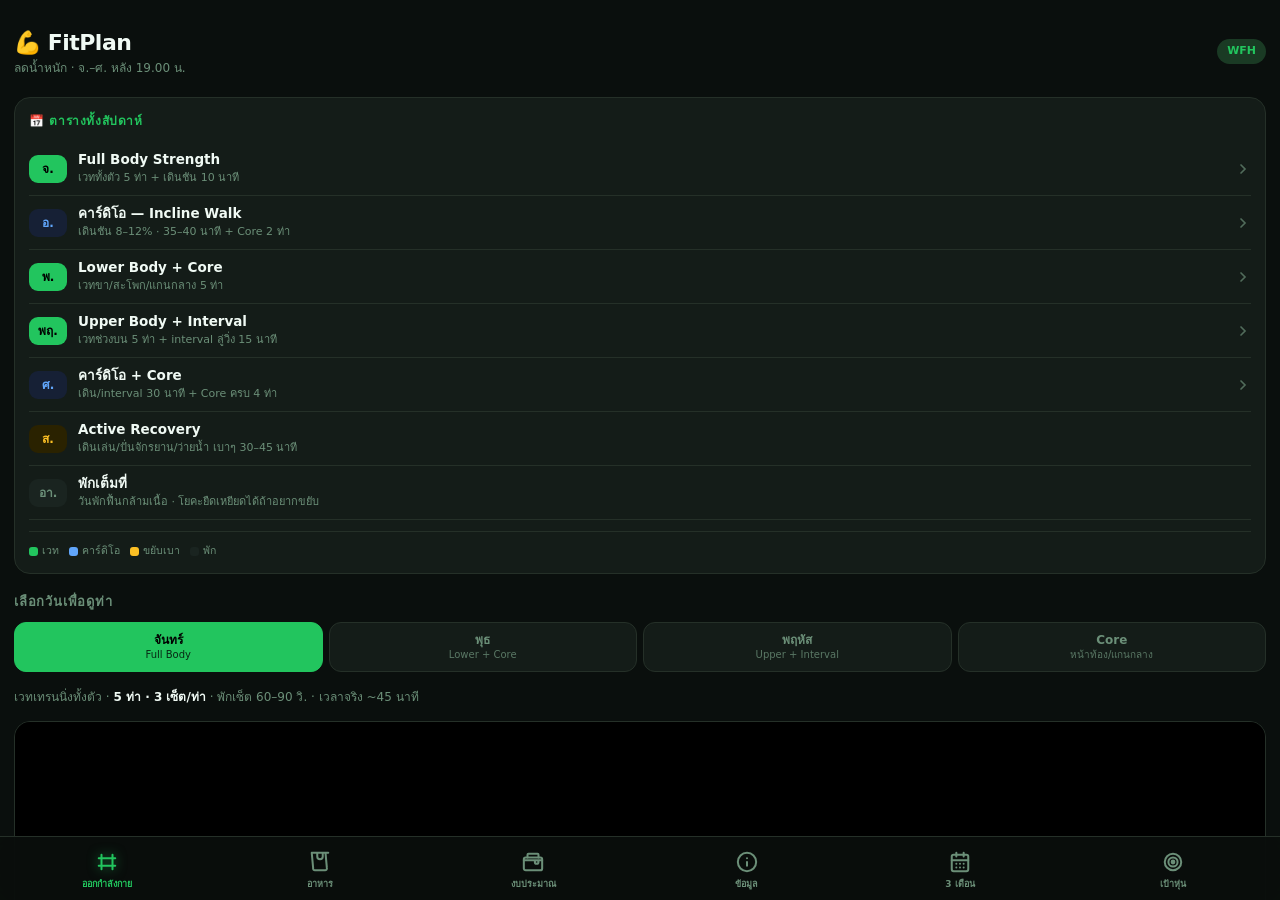
==== FitPlan-webapp.html @ 97953490 "Add files via upload" ====
<!DOCTYPE html>
<html lang="th">
<head>
<meta charset="UTF-8">
<meta name="viewport" content="width=device-width, initial-scale=1.0, viewport-fit=cover">
<meta name="apple-mobile-web-app-capable" content="yes">
<meta name="apple-mobile-web-app-status-bar-style" content="black-translucent">
<title>FitPlan — แผนออกกำลังกาย</title>
<style>
:root{
  --bg:#0a0f0d; --card:#141c18; --card2:#1a2420; --border:#253028;
  --green:#22c55e; --green-d:#16a34a; --green-dim:#1a3a24;
  --text:#f0faf4; --muted:#6b8f78; --amber:#fbbf24; --red:#ef4444; --blue:#60a5fa;
  --nav-h:64px; --safe-b:env(safe-area-inset-bottom,0px);
}
*{box-sizing:border-box;-webkit-tap-highlight-color:transparent;margin:0;padding:0;}
html,body{height:100%;background:var(--bg);color:var(--text);
  font-family:-apple-system,BlinkMacSystemFont,'Segoe UI',system-ui,sans-serif;
  font-size:15px;line-height:1.5;overscroll-behavior:none;}
body{display:flex;flex-direction:column;}

/* ── Scroll area ── */
#app{flex:1;overflow-y:auto;padding-bottom:calc(var(--nav-h) + var(--safe-b) + 12px);
  scroll-behavior:smooth;}
.page{display:none;padding:16px 14px 0;}
.page.active{display:block;}

/* ── Bottom nav ── */
nav{position:fixed;bottom:0;left:0;right:0;height:calc(var(--nav-h) + var(--safe-b));
  padding-bottom:var(--safe-b);background:rgba(10,15,13,.92);
  backdrop-filter:blur(18px);-webkit-backdrop-filter:blur(18px);
  border-top:1px solid var(--border);display:flex;z-index:50;}
.nav-btn{flex:1;border:none;background:none;color:var(--muted);
  font-family:inherit;font-size:9px;font-weight:600;
  display:flex;flex-direction:column;align-items:center;justify-content:center;
  gap:4px;cursor:pointer;transition:.15s;padding-top:4px;}
.nav-btn svg{transition:.15s;}
.nav-btn.active{color:var(--green);}
.nav-btn.active svg{filter:drop-shadow(0 0 6px #22c55e88);}

/* ── Header ── */
.hdr{display:flex;align-items:center;justify-content:space-between;margin-bottom:20px;padding-top:10px;}
.hdr h1{font-size:22px;font-weight:800;letter-spacing:-.5px;}
.hdr .sub{font-size:12px;color:var(--muted);}
.pill-green{background:var(--green-dim);color:var(--green);
  font-size:11px;font-weight:700;padding:4px 10px;border-radius:20px;}

/* ── Day tabs ── */
.daytabs{display:flex;gap:6px;margin-bottom:16px;}
.dtab{flex:1;border:1px solid var(--border);background:var(--card);
  color:var(--muted);font-family:inherit;font-size:12px;font-weight:700;
  padding:10px 4px;border-radius:12px;cursor:pointer;transition:.15s;line-height:1.2;}
.dtab small{display:block;font-weight:400;font-size:10px;margin-top:2px;opacity:.8;}
.dtab.active{background:var(--green);color:#000;border-color:var(--green);}

/* ── Exercise cards ── */
.excard{background:var(--card);border:1px solid var(--border);border-radius:16px;
  margin-bottom:12px;overflow:hidden;}
.excard-thumb{position:relative;height:0;padding-bottom:52%;background:#000;cursor:pointer;}
.excard-thumb img{position:absolute;inset:0;width:100%;height:100%;object-fit:cover;}
.play-over{position:absolute;inset:0;display:flex;align-items:center;justify-content:center;
  background:rgba(0,0,0,.25);}
.play-btn2{width:52px;height:52px;background:rgba(220,0,0,.9);border-radius:50%;
  display:flex;align-items:center;justify-content:center;
  box-shadow:0 4px 20px rgba(0,0,0,.5);transition:.15s;}
.excard-thumb:hover .play-btn2{transform:scale(1.08);}
.yt-fallback{position:absolute;bottom:8px;right:8px;z-index:5;
  background:rgba(0,0,0,.72);color:#fff;border:1px solid rgba(255,255,255,.25);
  font-family:inherit;font-size:10.5px;font-weight:600;padding:5px 9px;
  border-radius:8px;cursor:pointer;backdrop-filter:blur(4px);}
.yt-fallback:hover{background:rgba(220,0,0,.85);}
.yt-lbl{position:absolute;bottom:0;left:0;right:0;
  background:linear-gradient(transparent,rgba(0,0,0,.7));
  font-size:10.5px;color:#fff;font-weight:600;padding:18px 10px 7px;text-align:right;}
.excard-body{padding:13px 14px 14px;}
.excard-body .exnum{font-size:11px;color:var(--muted);font-weight:700;letter-spacing:.5px;margin-bottom:2px;}
.excard-body .exname{font-size:17px;font-weight:800;margin-bottom:3px;}
.excard-body .exsub{font-size:12px;color:var(--muted);margin-bottom:10px;}
.tags{display:flex;flex-wrap:wrap;gap:6px;margin-bottom:10px;}
.tag{font-size:11px;font-weight:700;padding:3px 9px;border-radius:20px;}
.tag-g{background:var(--green-dim);color:var(--green);}
.tag-a{background:#2a2200;color:var(--amber);}
.tag-b{background:#162035;color:var(--blue);}
.cue{font-size:12.5px;color:var(--muted);line-height:1.5;margin-bottom:12px;}
.timer-btn{width:100%;border:none;background:var(--green);color:#000;
  font-family:inherit;font-size:14px;font-weight:800;padding:12px;border-radius:11px;
  cursor:pointer;transition:.15s;letter-spacing:.2px;}
.timer-btn:hover{background:var(--green-d);}

/* ── Timer overlay ── */
#toverlay{position:fixed;inset:0;background:var(--bg);z-index:100;
  display:none;flex-direction:column;align-items:center;justify-content:center;
  padding:24px 20px calc(24px + var(--safe-b));}
#toverlay.show{display:flex;}
.t-exname{font-size:15px;font-weight:700;color:var(--muted);margin-bottom:4px;text-align:center;}
.t-phase{font-size:14px;font-weight:800;letter-spacing:.8px;text-transform:uppercase;
  margin-bottom:20px;text-align:center;}
.t-work{color:var(--green);}
.t-rest{color:var(--amber);}
.t-done{color:var(--blue);}
.ring-wrap{position:relative;width:220px;height:220px;margin-bottom:16px;}
.ring-wrap svg{transform:rotate(-90deg);}
.rbg{fill:none;stroke:var(--card2);stroke-width:16;}
.rfg{fill:none;stroke:var(--green);stroke-width:16;stroke-linecap:round;
  transition:stroke-dashoffset .25s linear,stroke .3s;}
.rfg.rest-clr{stroke:var(--amber);}
.ring-center{position:absolute;inset:0;display:flex;flex-direction:column;
  align-items:center;justify-content:center;}
.ring-num{font-size:62px;font-weight:900;line-height:1;font-variant-numeric:tabular-nums;}
.ring-lbl{font-size:13px;color:var(--muted);margin-top:4px;}
.setdots{display:flex;gap:10px;justify-content:center;margin-bottom:24px;}
.sdot{width:14px;height:14px;border-radius:50%;background:var(--card2);transition:.2s;}
.sdot.done{background:var(--green-d);}
.sdot.cur{background:var(--green);box-shadow:0 0 0 4px #22c55e33;}
.t-btns{display:flex;gap:10px;width:100%;max-width:360px;}
.t-btns button{flex:1;border:none;font-family:inherit;font-size:14px;font-weight:700;
  padding:14px;border-radius:13px;cursor:pointer;transition:.15s;}
.tb-main{background:var(--green);color:#000;}
.tb-ghost{background:var(--card2);color:var(--text);}
.t-close{margin-top:14px;background:none;border:none;color:var(--muted);
  font-family:inherit;font-size:13px;cursor:pointer;text-decoration:underline;
  text-underline-offset:3px;}

/* ── Section title ── */
.sec-title{font-size:13px;font-weight:800;letter-spacing:.8px;text-transform:uppercase;
  color:var(--muted);margin:20px 0 10px;}

/* ── Nutrition cards ── */
.meal-card{background:var(--card);border:1px solid var(--border);border-radius:14px;
  padding:14px;margin-bottom:10px;}
.meal-head{display:flex;justify-content:space-between;align-items:baseline;margin-bottom:8px;}
.meal-time{font-size:12px;font-weight:700;color:var(--green);}
.meal-kcal{font-size:11px;color:var(--muted);}
.meal-name{font-size:15px;font-weight:700;margin-bottom:4px;}
.meal-alt{font-size:11.5px;color:var(--muted);}
.macro-row{display:flex;gap:10px;margin-top:8px;}
.macro{flex:1;background:var(--card2);border-radius:8px;padding:7px 8px;text-align:center;}
.macro .mv{font-size:16px;font-weight:800;color:var(--text);}
.macro .ml{font-size:9.5px;color:var(--muted);margin-top:1px;}

/* ── Snack table ── */
.snack-grid{display:grid;grid-template-columns:1fr 1fr;gap:8px;margin-bottom:16px;}
.snack-card{border-radius:12px;padding:11px 12px;font-size:12.5px;font-weight:600;}
.snack-ok{background:var(--green-dim);color:#a7f3c0;}
.snack-no{background:#2a0f0f;color:#fca5a5;}
.snack-card .sh{font-size:10px;font-weight:800;letter-spacing:.5px;text-transform:uppercase;
  margin-bottom:6px;opacity:.7;}

/* ── Budget ── */
.budget-card{background:var(--card);border:1px solid var(--border);border-radius:14px;
  padding:14px;margin-bottom:10px;}
.budget-card h3{font-size:13px;font-weight:800;color:var(--green);margin-bottom:10px;}
.brow{display:flex;justify-content:space-between;align-items:center;
  padding:7px 0;border-bottom:1px solid var(--border);font-size:13px;}
.brow:last-child{border-bottom:none;}
.brow .bitem{color:var(--muted);}
.brow .bval{font-weight:700;}
.brow.btotal{margin-top:4px;}
.brow.btotal .bitem{color:var(--text);font-weight:800;}
.brow.btotal .bval{color:var(--green);font-size:16px;font-weight:900;}
.shop-badge{display:inline-block;font-size:9.5px;font-weight:700;padding:2px 7px;
  border-radius:10px;margin-left:6px;background:var(--card2);color:var(--muted);}

/* ── Info page ── */
.stat-grid{display:grid;grid-template-columns:repeat(3,1fr);gap:8px;margin-bottom:16px;}
.stat-box{background:var(--card);border:1px solid var(--border);border-radius:12px;
  padding:12px 10px;text-align:center;}
.stat-box .sv{font-size:20px;font-weight:900;color:var(--green);}
.stat-box .sl{font-size:10px;color:var(--muted);margin-top:2px;}
.info-card{background:var(--card);border:1px solid var(--border);border-radius:14px;
  padding:14px;margin-bottom:10px;}
.info-card h3{font-size:13px;font-weight:800;color:var(--green);margin-bottom:10px;
  letter-spacing:.4px;text-transform:uppercase;}
.info-row{display:flex;justify-content:space-between;padding:7px 0;
  border-bottom:1px solid var(--border);font-size:13px;}
.info-row:last-child{border-bottom:none;}
.info-row .ik{color:var(--muted);}
.info-row .iv{font-weight:700;text-align:right;}
.iv.green{color:var(--green);}
.iv.amber{color:var(--amber);}

/* ── Tip boxes ── */
.tip-box{border-radius:12px;padding:12px 14px;margin-bottom:10px;font-size:13px;line-height:1.5;}
.tip-green{background:var(--green-dim);border-left:4px solid var(--green);color:#a7f3c0;}
.tip-amber{background:#2a2200;border-left:4px solid var(--amber);color:#fde68a;}
.tip-box b{font-weight:800;}

/* ── Misc ── */
.note-bar{background:var(--card2);border-radius:10px;padding:10px 12px;
  font-size:12px;color:var(--muted);margin-bottom:14px;line-height:1.5;}
.day-sum{font-size:12px;color:var(--muted);margin-bottom:14px;line-height:1.6;}
.day-sum b{color:var(--text);}
footer.pgfoot{font-size:10.5px;color:var(--muted);text-align:center;
  padding:14px 0 6px;line-height:1.6;}

@media(prefers-reduced-motion:reduce){
  *{transition:none!important;animation:none!important;}
}

  /* ── 3-Month Plan ── */
  .month-tabs{display:flex;gap:6px;margin-bottom:16px;}
  .mtab{flex:1;border:1px solid var(--border);background:var(--card);
    color:var(--muted);font-family:inherit;font-size:13px;font-weight:800;
    padding:11px 4px;border-radius:12px;cursor:pointer;transition:.15s;line-height:1.2;}
  .mtab small{display:block;font-weight:400;font-size:10px;margin-top:2px;opacity:.8;}
  .mtab.active{background:var(--green);color:#000;border-color:var(--green);}

  .timeline{position:relative;padding-left:26px;margin-bottom:16px;}
  .timeline::before{content:'';position:absolute;left:9px;top:6px;bottom:6px;
    width:2px;background:var(--border);}
  .tl-item{position:relative;margin-bottom:18px;}
  .tl-dot{position:absolute;left:-21px;top:3px;width:13px;height:13px;
    border-radius:50%;background:var(--card2);border:2px solid var(--border);transition:.3s;}
  .tl-dot.done{background:var(--green-d);border-color:var(--green);}
  .tl-dot.cur{background:var(--green);border-color:var(--green);
    box-shadow:0 0 0 4px #22c55e22;}
  .tl-label{font-size:11px;font-weight:700;color:var(--muted);letter-spacing:.4px;margin-bottom:2px;}
  .tl-title{font-size:15px;font-weight:800;margin-bottom:3px;}
  .tl-desc{font-size:12.5px;color:var(--muted);line-height:1.5;}

  .prog-card{background:var(--card);border:1px solid var(--border);border-radius:14px;
    padding:14px;margin-bottom:10px;}
  .prog-card h3{font-size:12px;font-weight:800;color:var(--green);letter-spacing:.6px;
    text-transform:uppercase;margin-bottom:12px;}
  .prog-row{display:flex;justify-content:space-between;align-items:flex-start;
    padding:8px 0;border-bottom:1px solid var(--border);font-size:13px;gap:8px;}
  .prog-row:last-child{border-bottom:none;}
  .prog-row .pk{color:var(--muted);flex:1;}
  .prog-row .pv{font-weight:700;text-align:right;flex:1;word-break:keep-all;}
  .pv.up{color:var(--green);}
  .pv.same{color:var(--muted);}

  .weight-track{background:var(--card);border:1px solid var(--border);border-radius:14px;
    padding:14px;margin-bottom:10px;}
  .weight-track h3{font-size:12px;font-weight:800;color:var(--green);letter-spacing:.6px;
    text-transform:uppercase;margin-bottom:12px;}
  .wk-row{display:flex;align-items:center;gap:10px;padding:8px 0;
    border-bottom:1px solid var(--border);}
  .wk-row:last-child{border-bottom:none;}
  .wk-num{font-size:11px;font-weight:700;color:var(--muted);width:52px;flex:0 0 52px;}
  .wk-input{flex:1;background:var(--card2);border:1px solid var(--border);
    color:var(--text);font-family:inherit;font-size:15px;font-weight:700;
    padding:7px 10px;border-radius:8px;text-align:center;width:80px;}
  .wk-input:focus{outline:none;border-color:var(--green);}
  .wk-diff{font-size:12px;font-weight:700;width:56px;text-align:right;}
  .wk-diff.neg{color:var(--green);}
  .wk-diff.pos{color:var(--red);}
  .wk-diff.neu{color:var(--muted);}
  .wk-date{font-size:11px;color:var(--muted);flex:1;}

  .save-btn{width:100%;border:none;background:var(--green-dim);color:var(--green);
    font-family:inherit;font-size:13px;font-weight:800;padding:11px;border-radius:11px;
    cursor:pointer;transition:.15s;margin-top:4px;border:1px solid #22c55e44;}
  .save-btn:hover{background:var(--green);color:#000;}

  .progress-bar-wrap{background:var(--card2);border-radius:20px;height:8px;
    margin:8px 0 4px;overflow:hidden;}
  .progress-bar{height:100%;border-radius:20px;background:var(--green);
    transition:width .5s ease;}

  .month-badge{display:inline-block;font-size:11px;font-weight:800;padding:3px 10px;
    border-radius:20px;margin-bottom:10px;}
  .mb1{background:#1a2e1a;color:#86efac;}
  .mb2{background:#1e2a10;color:#bef264;}
  .mb3{background:#2a1f05;color:var(--amber);}

  .goal-row{display:flex;align-items:center;gap:10px;padding:9px 0;
    border-bottom:1px solid var(--border);}
  .goal-row:last-child{border-bottom:none;}
  .goal-check{width:20px;height:20px;border-radius:6px;border:2px solid var(--border);
    background:var(--card2);cursor:pointer;display:flex;align-items:center;justify-content:center;
    flex:0 0 20px;transition:.15s;}
  .goal-check.checked{background:var(--green);border-color:var(--green);}
  .goal-check.checked::after{content:'✓';font-size:11px;color:#000;font-weight:900;}
  .goal-text{font-size:13px;flex:1;line-height:1.4;}
  .goal-text.done-text{color:var(--muted);text-decoration:line-through;}

  /* ── Physique Roadmap ── */
  .physique-hero{background:linear-gradient(135deg,var(--green-dim),var(--card));
    border:1px solid var(--border);border-radius:16px;padding:18px;margin-bottom:14px;text-align:center;}
  .physique-hero .ph-label{font-size:11px;font-weight:700;color:var(--green);
    letter-spacing:1px;text-transform:uppercase;margin-bottom:6px;}
  .physique-hero .ph-title{font-size:20px;font-weight:900;margin-bottom:6px;}
  .physique-hero .ph-desc{font-size:12.5px;color:var(--muted);line-height:1.5;}
  .bf-scale{display:flex;align-items:flex-end;gap:4px;margin:14px 0 6px;height:60px;}
  .bf-bar{flex:1;border-radius:6px 6px 0 0;display:flex;align-items:flex-end;
    justify-content:center;font-size:9px;font-weight:700;color:#000;padding-bottom:3px;position:relative;}
  .bf-bar.cur{outline:2px solid var(--text);outline-offset:1px;}
  .bf-bar .bf-tag{position:absolute;top:-16px;font-size:8px;color:var(--muted);white-space:nowrap;}
  .roadmap-card{background:var(--card);border:1px solid var(--border);border-radius:14px;
    padding:15px;margin-bottom:11px;position:relative;overflow:hidden;}
  .roadmap-card .rc-month{font-size:11px;font-weight:800;letter-spacing:.5px;
    text-transform:uppercase;margin-bottom:8px;display:inline-block;padding:3px 10px;border-radius:20px;}
  .roadmap-card .rc-bf{font-size:26px;font-weight:900;color:var(--green);margin-bottom:2px;}
  .roadmap-card .rc-bf small{font-size:13px;color:var(--muted);font-weight:600;}
  .roadmap-card .rc-look{font-size:14px;font-weight:700;margin:8px 0 4px;}
  .roadmap-card .rc-detail{font-size:12.5px;color:var(--muted);line-height:1.5;}
  .rc-milestone{display:flex;gap:8px;align-items:flex-start;margin-top:8px;
    font-size:12px;color:var(--text);}
  .rc-milestone::before{content:'→';color:var(--green);font-weight:900;flex:0 0 auto;}

  /* ── Weekly Overview ── */
  .week-card{background:var(--card);border:1px solid var(--border);border-radius:16px;
    padding:14px;margin-bottom:18px;}
  .week-card h3{font-size:12px;font-weight:800;color:var(--green);letter-spacing:.6px;
    text-transform:uppercase;margin-bottom:12px;display:flex;align-items:center;gap:6px;}
  .wk-day{display:flex;align-items:center;gap:11px;padding:9px 0;
    border-bottom:1px solid var(--border);}
  .wk-day:last-child{border-bottom:none;}
  .wk-daytag{flex:0 0 38px;font-size:12px;font-weight:800;text-align:center;
    padding:5px 0;border-radius:9px;}
  .wd-train{background:var(--green);color:#000;}
  .wd-cardio{background:#162035;color:var(--blue);}
  .wd-active{background:#2a2200;color:var(--amber);}
  .wd-rest{background:var(--card2);color:var(--muted);}
  .wk-info{flex:1;min-width:0;}
  .wk-info .wd-title{font-size:13.5px;font-weight:700;line-height:1.3;}
  .wk-info .wd-sub{font-size:11px;color:var(--muted);margin-top:1px;}
  .wk-icon{flex:0 0 auto;opacity:.7;}
  .wk-legend{display:flex;flex-wrap:wrap;gap:10px;margin-top:11px;padding-top:11px;
    border-top:1px solid var(--border);font-size:10.5px;color:var(--muted);}
  .wk-legend span{display:flex;align-items:center;gap:4px;}
  .wk-dot{width:9px;height:9px;border-radius:3px;display:inline-block;}
</style>
</head>
<body>

<div id="app">

<!-- ═══════════════ PAGE 1: WORKOUT ═══════════════ -->
<div class="page active" id="pg-workout">
  <div class="hdr">
    <div><h1>💪 FitPlan</h1><div class="sub">ลดน้ำหนัก · จ.–ศ. หลัง 19.00 น.</div></div>
    <span class="pill-green">WFH</span>
  </div>
  <div class="week-card" id="week-card"></div>
  <div class="sec-title" style="margin-top:0;">เลือกวันเพื่อดูท่า</div>
  <div class="daytabs" id="daytabs"></div>
  <div class="day-sum" id="daysum"></div>
  <div id="exlist"></div>
  <footer class="pgfoot">อุปกรณ์: ลู่วิ่งปรับความชัน · ดัมเบลหลายน้ำหนัก · แผ่นโยคะ</footer>
</div>

<!-- ═══════════════ PAGE 2: NUTRITION ═══════════════ -->
<div class="page" id="pg-food">
  <div class="hdr"><div><h1>🥗 โภชนาการ</h1><div class="sub">~1,850 kcal · โปรตีน 150–170 ก./วัน</div></div></div>

  <div class="stat-grid">
    <div class="stat-box"><div class="sv">1,850</div><div class="sl">kcal/วัน</div></div>
    <div class="stat-box"><div class="sv">160 ก.</div><div class="sl">โปรตีน</div></div>
    <div class="stat-box"><div class="sv">−500</div><div class="sl">ขาดดุล</div></div>
  </div>

  <div class="sec-title">แผนอาหารตัวอย่าง 1 วัน</div>
  <div id="meal-list"></div>

  <div class="sec-title">ของว่าง</div>
  <div class="snack-grid">
    <div class="snack-card snack-ok"><div class="sh">✓ กินได้</div>ไข่ต้ม · กรีกโยเกิร์ต · เวย์โปรตีน · อัลมอนด์ (คุมปริมาณ) · ฝรั่ง/แอปเปิล/เบอร์รี · เอดามาเมะ</div>
    <div class="snack-card snack-no"><div class="sh">✗ หลีกเลี่ยง</div>ชานม · ขนมกรุบกรอบ · เบเกอรี/เค้ก · ทุเรียน/ลำไย · เครื่องดื่มแอลกอฮอล์</div>
  </div>

  <div class="tip-box tip-amber"><b>เคล็ดลับ:</b> ดื่มน้ำ 2.5–3 ลิตร/วัน · นอน 7–8 ชม. · ชั่งน้ำหนักสัปดาห์ละครั้งตอนเช้า · โปรตีนทุกมื้อช่วยอิ่มนานและรักษากล้ามเนื้อ</div>
  <footer class="pgfoot">ข้อมูลโภชนาการเป็นค่าประมาณ ปรึกษาแพทย์/นักโภชนาการหากมีโรคประจำตัว</footer>
</div>

<!-- ═══════════════ PAGE 3: BUDGET ═══════════════ -->
<div class="page" id="pg-budget">
  <div class="hdr"><div><h1>💰 งบประมาณ</h1><div class="sub">Big C · Makro · ตลาดฐานเพชร · Shopee</div></div></div>

  <div class="stat-grid">
    <div class="stat-box"><div class="sv">7,800</div><div class="sl">บาท/เดือน</div></div>
    <div class="stat-box"><div class="sv">1,480</div><div class="sl">บาท/สัปดาห์</div></div>
    <div class="stat-box"><div class="sv">260</div><div class="sl">บาท/วัน</div></div>
  </div>

  <div class="budget-card">
    <h3>🛒 ของสดรายสัปดาห์</h3>
    <div class="brow"><span class="bitem">อกไก่ ~3.5 กก.<span class="shop-badge">ตลาด/Makro</span></span><span class="bval">~300 ฿</span></div>
    <div class="brow"><span class="bitem">ปลา ~1 กก.<span class="shop-badge">ตลาดฐานเพชร</span></span><span class="bval">~150 ฿</span></div>
    <div class="brow"><span class="bitem">ไข่ไก่ 2 แผง (60 ฟอง)<span class="shop-badge">ตลาด/Big C</span></span><span class="bval">~200 ฿</span></div>
    <div class="brow"><span class="bitem">เต้าหู้/หมูไม่ติดมัน<span class="shop-badge">ตลาดฐานเพชร</span></span><span class="bval">~120 ฿</span></div>
    <div class="brow"><span class="bitem">ผักสด<span class="shop-badge">ตลาดฐานเพชร</span></span><span class="bval">~200 ฿</span></div>
    <div class="brow"><span class="bitem">ผลไม้<span class="shop-badge">ตลาด/Big C</span></span><span class="bval">~180 ฿</span></div>
    <div class="brow"><span class="bitem">ข้าวกล้อง/ข้าวโอ๊ต<span class="shop-badge">Makro</span></span><span class="bval">~80 ฿</span></div>
    <div class="brow"><span class="bitem">กรีกโยเกิร์ต/นมจืด<span class="shop-badge">Big C/Makro</span></span><span class="bval">~250 ฿</span></div>
    <div class="brow btotal"><span class="bitem">รวมของสด/สัปดาห์</span><span class="bval">~1,480 ฿</span></div>
  </div>

  <div class="budget-card">
    <h3>📦 ของเสริม/ของแห้งรายเดือน</h3>
    <div class="brow"><span class="bitem">เวย์โปรตีน 2 lbs<span class="shop-badge">Shopee</span></span><span class="bval">~1,300 ฿</span></div>
    <div class="brow"><span class="bitem">อัลมอนด์/ถั่วรวม 500 ก.<span class="shop-badge">Shopee/Makro</span></span><span class="bval">~250 ฿</span></div>
    <div class="brow"><span class="bitem">เครื่องปรุงแคลฯต่ำ<span class="shop-badge">Makro/Big C</span></span><span class="bval">~150 ฿</span></div>
    <div class="brow"><span class="bitem">กาแฟดำ (ผง)<span class="shop-badge">Shopee/Makro</span></span><span class="bval">~200 ฿</span></div>
    <div class="brow btotal"><span class="bitem">รวมของเสริม/เดือน</span><span class="bval">~1,900 ฿</span></div>
  </div>

  <div class="tip-box tip-green"><b>ประหยัด:</b> ซื้อของสดที่ตลาดฐานเพชรถูกกว่าห้าง 20–40% · ซื้อข้าว/ของแห้งยกแพ็คที่ Makro · รอโปรฯ Shopee 9.9/11.11/12.12 ซื้อเวย์โปรตีน</div>
  <div class="tip-box tip-amber"><b>⚠️ ซื้อเวย์ใน Shopee:</b> เลือกร้านที่มีเลข อย. และรีวิวจำนวนมาก ราคาถูกผิดปกติควรเลี่ยง</div>
  <footer class="pgfoot">ราคาประมาณการ มิ.ย. 2026 · อาจเปลี่ยนแปลงตามโปรโมชัน</footer>
</div>

<!-- ═══════════════ PAGE 4: INFO ═══════════════ -->
<div class="page" id="pg-info">
  <div class="hdr"><div><h1>📋 ข้อมูลสุขภาพ</h1><div class="sub">ชาย · 177 ซม. · 90 กก.</div></div></div>

  <div class="stat-grid">
    <div class="stat-box"><div class="sv">28.7</div><div class="sl">BMI</div></div>
    <div class="stat-box"><div class="sv">77–81</div><div class="sl">เป้าหมาย กก.</div></div>
    <div class="stat-box"><div class="sv">~2</div><div class="sl">กก./เดือน</div></div>
  </div>

  <div class="info-card">
    <h3>น้ำหนักดัมเบลแนะนำ</h3>
    <div class="info-row"><span class="ik">Goblet / Sumo Squat</span><span class="iv green">6–10 กก. (ลูกเดียว)</span></div>
    <div class="info-row"><span class="ik">Romanian Deadlift</span><span class="iv green">8–10 กก./ข้าง</span></div>
    <div class="info-row"><span class="ik">Floor Press / Row</span><span class="iv green">6–9 กก./ข้าง</span></div>
    <div class="info-row"><span class="ik">Glute Bridge</span><span class="iv green">8–12 กก. (บนสะโพก)</span></div>
    <div class="info-row"><span class="ik">Shoulder Press / Curl</span><span class="iv amber">4–7 กก./ข้าง</span></div>
    <div class="info-row"><span class="ik">Lateral Raise</span><span class="iv amber">2–4 กก./ข้าง (เบาสุด)</span></div>
    <div class="info-row"><span class="ik">Tricep / Renegade Row</span><span class="iv amber">4–7 กก./ข้าง</span></div>
  </div>

  <div class="info-card">
    <h3>เวลาออกกำลังกาย</h3>
    <div class="info-row"><span class="ik">จันทร์ — Full Body</span><span class="iv green">~45 นาที</span></div>
    <div class="info-row"><span class="ik">อังคาร — Incline Walk</span><span class="iv green">~40 นาที</span></div>
    <div class="info-row"><span class="ik">พุธ — Lower + Core</span><span class="iv green">~45 นาที</span></div>
    <div class="info-row"><span class="ik">พฤหัส — Upper + Interval</span><span class="iv green">~45 นาที</span></div>
    <div class="info-row"><span class="ik">ศุกร์ — คาร์ดิโอ + Core</span><span class="iv green">~40 นาที</span></div>
    <div class="info-row"><span class="ik">เสาร์ — กิจกรรมเบา</span><span class="iv amber">30–45 นาที</span></div>
    <div class="info-row"><span class="ik">อาทิตย์ — พัก</span><span class="iv">—</span></div>
  </div>

  <div class="info-card">
    <h3>Progressive Overload</h3>
    <div class="info-row"><span class="ik">หลักเพิ่มน้ำหนัก</span><span class="iv">2 สัปดาห์สบาย → เพิ่ม</span></div>
    <div class="info-row"><span class="ik">เพิ่มครั้งละ</span><span class="iv green">+1–2 กก./ข้าง</span></div>
    <div class="info-row"><span class="ik">กฎ 2 ครั้งสุดท้าย</span><span class="iv">ยากแต่ฟอร์มดี</span></div>
    <div class="info-row"><span class="ik">น้ำ/วัน</span><span class="iv green">2.5–3 ลิตร</span></div>
    <div class="info-row"><span class="ik">นอน/คืน</span><span class="iv green">7–8 ชม.</span></div>
  </div>

  <div class="tip-box tip-amber"><b>Incline Walk (อังคาร/ศุกร์):</b> ความชัน 8–12% · ความเร็ว 5–6 กม./ชม. · 35–40 นาที · โซนหัวใจ 65–75% max HR</div>
  <div class="tip-box tip-green"><b>Interval (พฤหัส):</b> วอร์ม 3 นาที → วิ่งเร็ว 1 นาที / เดิน 2 นาที × 5 รอบ → คูลดาวน์ 2 นาที</div>
  <footer class="pgfoot">คำแนะนำทั่วไป ไม่ใช่คำแนะนำทางการแพทย์ · หากมีโรคประจำตัวควรปรึกษาแพทย์ก่อน</footer>
</div>


<!-- ═══════════════ PAGE 5: 3-MONTH PLAN ═══════════════ -->
<div class="page" id="pg-plan">
  <div class="hdr"><div><h1>🗓 แผน 3 เดือน</h1><div class="sub">ก.ค. – ก.ย. 2026 · เป้า ลด ~6 กก.</div></div></div>

  <!-- overall progress -->
  <div class="info-card" style="margin-bottom:10px;">
    <h3>ความคืบหน้าโดยรวม</h3>
    <div style="display:flex;justify-content:space-between;font-size:13px;margin-bottom:6px;">
      <span style="color:var(--muted)">90 กก. → เป้า 84 กก.</span>
      <span id="overall-pct" style="color:var(--green);font-weight:800;">0%</span>
    </div>
    <div class="progress-bar-wrap"><div class="progress-bar" id="overall-bar" style="width:0%"></div></div>
    <div style="font-size:11px;color:var(--muted);margin-top:6px;" id="overall-lbl">ยังไม่มีข้อมูล — เริ่มบันทึกน้ำหนักด้านล่าง</div>
  </div>

  <!-- month tabs -->
  <div class="month-tabs">
    <button class="mtab active" onclick="switchMonth(1,this)">เดือน 1<small>ก.ค. 2026</small></button>
    <button class="mtab" onclick="switchMonth(2,this)">เดือน 2<small>ส.ค. 2026</small></button>
    <button class="mtab" onclick="switchMonth(3,this)">เดือน 3<small>ก.ย. 2026</small></button>
  </div>

  <div id="month-content"></div>

  <!-- weight log (shared all months) -->
  <div class="weight-track" id="weight-section">
    <h3>📊 บันทึกน้ำหนักรายสัปดาห์</h3>
    <div id="wk-rows"></div>
    <button class="save-btn" onclick="saveWeights()">💾 บันทึกน้ำหนัก</button>
  </div>

  <footer class="pgfoot">ชั่งน้ำหนักตอนเช้าหลังเข้าห้องน้ำ ก่อนกินอาหาร สัปดาห์ละ 1 ครั้ง</footer>
</div>


<!-- ═══════════════ PAGE 6: PHYSIQUE GOAL ═══════════════ -->
<div class="page" id="pg-goal">
  <div class="hdr"><div><h1>🎯 เป้าหมายหุ่น</h1><div class="sub">Lean Athletic · กล้ามชัด ไขมันต่ำ</div></div></div>

  <div class="physique-hero">
    <div class="ph-label">เป้าหมาย</div>
    <div class="ph-title">หุ่นลีน-แอธเลติก</div>
    <div class="ph-desc">กล้ามชัด มีซิกแพ็ค ไหล่กว้าง เอวเล็ก ไขมันต่ำ ~10–12% · ไม่ใหญ่เทอะทะ แต่ฟิตและเฟิร์ม — หัวใจคือ "ลดไขมันให้เห็นกล้าม"</div>
    <div class="bf-scale" id="bf-scale"></div>
    <div style="font-size:10px;color:var(--muted);text-align:center;">% ไขมันในร่างกาย (โดยประมาณ)</div>
  </div>

  <div class="tip-box tip-amber" style="margin-bottom:14px;">
    <b>ความจริงที่ต้องรู้:</b> ซิกแพ็คเกิดจาก<b>เปอร์เซ็นต์ไขมันต่ำ</b> ไม่ใช่เล่นหน้าท้องเยอะ · ตอนนี้คุณ 90 กก. ไขมันราว 26–28% · ต้องลดไขมันลงก่อน กล้ามที่มีจะค่อยๆ โผล่
  </div>

  <div class="sec-title">Roadmap แต่ละเดือน</div>
  <div id="roadmap-list"></div>

  <div class="tip-box tip-green">
    <b>หลัง 3 เดือน:</b> คุณจะลดได้ ~6 กก. เริ่มเห็นกล้ามชัดขึ้น เอวเล็กลง · หุ่นเต็มแบบในรูป (ไขมัน ~10%, ซิกแพ็คเต็ม) ใช้เวลาต่ออีก ~3–6 เดือน — 3 เดือนนี้คือก้าวแรกที่เห็นผลจริงและสร้างนิสัย
  </div>
  <footer class="pgfoot">ระยะเวลาเป็นค่าประมาณ ขึ้นกับพันธุกรรม วินัยอาหาร และการพักผ่อน · ความสม่ำเสมอสำคัญที่สุด</footer>
</div>

</div><!-- /#app -->

<!-- ── Bottom nav ── -->
<nav>
  <button class="nav-btn active" data-pg="pg-workout" onclick="nav(this)">
    <svg width="22" height="22" viewBox="0 0 24 24" fill="none" stroke="currentColor" stroke-width="2.2" stroke-linecap="round"><path d="M6 4v16M18 4v16M3 8h3M18 8h3M3 16h3M18 16h3M6 8h12v8H6z"/></svg>
    ออกกำลังกาย
  </button>
  <button class="nav-btn" data-pg="pg-food" onclick="nav(this)">
    <svg width="22" height="22" viewBox="0 0 24 24" fill="none" stroke="currentColor" stroke-width="2.2" stroke-linecap="round"><path d="M3 2l1.5 16.5A2 2 0 006.49 21h11.02a2 2 0 001.99-2.5L18 2M3 2h18M9 2v4a3 3 0 006 0V2"/></svg>
    อาหาร
  </button>
  <button class="nav-btn" data-pg="pg-budget" onclick="nav(this)">
    <svg width="22" height="22" viewBox="0 0 24 24" fill="none" stroke="currentColor" stroke-width="2.2" stroke-linecap="round"><rect x="2" y="7" width="20" height="14" rx="2"/><path d="M16 14a2 2 0 100-4 2 2 0 000 4zM2 10h20M6 7V4a1 1 0 011-1h10a1 1 0 011 1v3"/></svg>
    งบประมาณ
  </button>
  <button class="nav-btn" data-pg="pg-info" onclick="nav(this)">
    <svg width="22" height="22" viewBox="0 0 24 24" fill="none" stroke="currentColor" stroke-width="2.2" stroke-linecap="round"><circle cx="12" cy="12" r="10"/><path d="M12 16v-4M12 8h.01"/></svg>
    ข้อมูล
  </button>
  <button class="nav-btn" data-pg="pg-plan" onclick="nav(this)">
    <svg width="22" height="22" viewBox="0 0 24 24" fill="none" stroke="currentColor" stroke-width="2.2" stroke-linecap="round"><rect x="3" y="4" width="18" height="18" rx="2"/><path d="M16 2v4M8 2v4M3 10h18M8 14h.01M12 14h.01M16 14h.01M8 18h.01M12 18h.01M16 18h.01"/></svg>
    3 เดือน
  </button>
  <button class="nav-btn" data-pg="pg-goal" onclick="nav(this)">
    <svg width="22" height="22" viewBox="0 0 24 24" fill="none" stroke="currentColor" stroke-width="2.2" stroke-linecap="round"><circle cx="12" cy="12" r="9"/><circle cx="12" cy="12" r="5"/><circle cx="12" cy="12" r="1.5" fill="currentColor"/></svg>
    เป้าหุ่น
  </button>
</nav>

<!-- ── Timer overlay ── -->
<div id="toverlay" role="dialog" aria-modal="true">
  <p class="t-exname" id="t-exname">—</p>
  <p class="t-phase" id="t-phase">—</p>
  <div class="ring-wrap">
    <svg width="220" height="220" viewBox="0 0 220 220">
      <circle class="rbg" cx="110" cy="110" r="94"/>
      <circle class="rfg" id="rfg" cx="110" cy="110" r="94"/>
    </svg>
    <div class="ring-center">
      <span class="ring-num" id="ring-num">0</span>
      <span class="ring-lbl" id="ring-lbl">วินาที</span>
    </div>
  </div>
  <div class="setdots" id="setdots"></div>
  <div class="t-btns">
    <button class="tb-ghost" id="t-pause">หยุด</button>
    <button class="tb-main" id="t-next">ข้ามช่วงนี้</button>
  </div>
  <button class="t-close" id="t-close">ปิดตัวจับเวลา</button>
</div>

<script>
// ── Navigation ──
function nav(btn){
  document.querySelectorAll('.nav-btn').forEach(b=>b.classList.remove('active'));
  document.querySelectorAll('.page').forEach(p=>p.classList.remove('active'));
  btn.classList.add('active');
  document.getElementById(btn.dataset.pg).classList.add('active');
  document.getElementById('app').scrollTo(0,0);
}

// ── Exercise data ──
const YT = {
  goblet_squat:'eLX_dyvooKQ', rdl:'wqMYwk_-P14', bench_press:'6lNcBEXOH5U',
  row:'vN8xskk-7G8', plank:'ASdvN_XEl_c', lunge:'wrwwXE_KINs',
  sumo_squat:'dS6GNYJxNzQ', glute_bridge:'OUgsJ8-Vi0E', russian_twist:'iuJo2lMF5Ig',
  calf_raise:'gwLzBln9ZZ0', shoulder_press:'aWYcZTk3iG8', lateral_raise:'MGHD0dFyFkQ',
  bicep_curl:'ykJmrZ5v0Oo', tricep_ext:'nRiJVZDpdL0', renegade_row:'xl1tIpC-GFA',
  dead_bug:'Aoipu_fl3HA', bicycle_crunch:'1we3bh9uhqY', mountain_climber:'wrn1Cm_yfEU',
  hanging_leg_raise:'FMYJ1lgtSoY',
};
// Fallback search terms (เปิด YouTube search ของท่านั้น — ไม่มีวันเจอลิงก์ตาย)
const YT_SEARCH = {
  goblet_squat:'dumbbell goblet squat form', rdl:'dumbbell romanian deadlift form',
  bench_press:'dumbbell floor press form', row:'bent over dumbbell row form',
  plank:'plank exercise proper form', lunge:'dumbbell lunges form',
  sumo_squat:'dumbbell sumo squat form', glute_bridge:'dumbbell glute bridge form',
  russian_twist:'russian twist exercise form', calf_raise:'dumbbell calf raise form',
  shoulder_press:'dumbbell shoulder press form', lateral_raise:'dumbbell lateral raise form',
  bicep_curl:'dumbbell bicep curl form', tricep_ext:'overhead tricep extension dumbbell form',
  renegade_row:'renegade row dumbbell form', dead_bug:'dead bug exercise form',
  bicycle_crunch:'bicycle crunch form', mountain_climber:'mountain climber form',
  hanging_leg_raise:'hanging leg raise form',
};

const DAYS = {
  mon:{label:'จันทร์',focus:'Full Body',sum:'เวทเทรนนิ่งทั้งตัว · <b>5 ท่า · 3 เซ็ต/ท่า</b> · พักเซ็ต 60–90 วิ. · เวลาจริง ~45 นาที',
    ex:[
      {k:'goblet_squat',n:'Goblet Squat',th:'สควอตถือดัมเบลแนบอก',sets:3,reps:'12 ครั้ง',work:40,rest:75,dur:'~5 นาที',w:'6–8 กก.(ลูกเดียว)',cue:'ถือดัมเบลแนบอก ย่อจนต้นขาขนานพื้น หลังตรง'},
      {k:'rdl',n:'Romanian Deadlift',th:'ดาวน์โหลดแบบโรมาเนียน',sets:3,reps:'12 ครั้ง',work:40,rest:75,dur:'~5 นาที',w:'8–10 กก./ข้าง',cue:'ดันสะโพกไปด้านหลัง ลดดัมเบลตามขา หลังตรงเสมอ'},
      {k:'bench_press',n:'Floor / Bench Press',th:'ดันดัมเบลจากพื้น',sets:3,reps:'10–12 ครั้ง',work:40,rest:75,dur:'~5 นาที',w:'6–8 กก./ข้าง',cue:'นอนหงาย ดันขึ้นเหนืออก คุมจังหวะลง'},
      {k:'row',n:'Bent-over Row',th:'ก้มดึงดัมเบล',sets:3,reps:'12 ครั้ง',work:40,rest:75,dur:'~5 นาที',w:'7–9 กก./ข้าง',cue:'โน้มตัว 45° ดึงศอกชิดลำตัว'},
      {k:'plank',n:'Plank',th:'แพลงก์',sets:3,reps:'30–45 วิ.',work:40,rest:45,dur:'~3 นาที',w:'น้ำหนักตัว',cue:'ลำตัวเป็นเส้นตรง เกร็งหน้าท้อง ค้างไว้'},
    ]},
  wed:{label:'พุธ',focus:'Lower + Core',sum:'เวทเน้นขา/สะโพก/แกนกลาง · <b>5 ท่า · 3 เซ็ต/ท่า</b> · เวลาจริง ~45 นาที',
    ex:[
      {k:'lunge',n:'Dumbbell Lunges',th:'ลันจ์สลับขา',sets:3,reps:'10 ครั้ง/ข้าง',work:50,rest:75,dur:'~6 นาที',w:'5–7 กก./ข้าง',cue:'ก้าวขายาว ย่อเข่าหลังลง สลับขา'},
      {k:'sumo_squat',n:'Sumo Squat',th:'สควอตขากว้าง',sets:3,reps:'15 ครั้ง',work:45,rest:75,dur:'~5 นาที',w:'8–10 กก.(ลูกเดียว)',cue:'ยืนกว้าง ปลายเท้าชี้ออก ย่อตรงลง'},
      {k:'glute_bridge',n:'Glute Bridge',th:'ยกสะโพก',sets:3,reps:'15 ครั้ง',work:45,rest:60,dur:'~5 นาที',w:'8–12 กก.(บนสะโพก)',cue:'ยกสะโพกขึ้น บีบก้นค้าง 1 วินาที'},
      {k:'calf_raise',n:'Calf Raise',th:'เขย่งน่อง',sets:3,reps:'20 ครั้ง',work:40,rest:45,dur:'~4 นาที',w:'6–8 กก./ข้าง',cue:'เขย่งสุด ลงช้าๆ'},
      {k:'russian_twist',n:'Russian Twist',th:'บิดลำตัว',sets:3,reps:'20 ครั้ง',work:45,rest:45,dur:'~6 นาที',w:'4–6 กก.(ลูกเดียว)',cue:'นั่งเอนหลัง ยกเท้า บิดลำตัวซ้าย-ขวา'},
    ]},
  thu:{label:'พฤหัส',focus:'Upper + Interval',sum:'เวทเน้นช่วงบน · <b>5 ท่า · 3 เซ็ต/ท่า</b> · + interval ลู่วิ่ง 15 นาที · เวลาจริง ~45 นาที',
    ex:[
      {k:'shoulder_press',n:'Shoulder Press',th:'ดันไหล่เหนือศีรษะ',sets:3,reps:'10–12 ครั้ง',work:40,rest:75,dur:'~5 นาที',w:'4–6 กก./ข้าง',cue:'ดันดัมเบลขึ้นเหนือศีรษะ ไม่แอ่นหลัง'},
      {k:'lateral_raise',n:'Lateral Raise',th:'ยกแขนข้าง',sets:3,reps:'15 ครั้ง',work:40,rest:60,dur:'~4 นาที',w:'2–4 กก./ข้าง',cue:'ยกแขนออกข้างถึงระดับไหล่ ใช้น้ำหนักเบา'},
      {k:'bicep_curl',n:'Bicep Curl',th:'งอแขนหน้า',sets:3,reps:'12 ครั้ง',work:40,rest:60,dur:'~5 นาที',w:'5–7 กก./ข้าง',cue:'ศอกแนบลำตัว ยกขึ้นเข้าหาไหล่ ไม่เหวี่ยง'},
      {k:'tricep_ext',n:'Tricep Extension',th:'เหยียดหลังแขน',sets:3,reps:'12 ครั้ง',work:40,rest:60,dur:'~5 นาที',w:'4–6 กก./ข้าง',cue:'ถือดัมเบลเหนือศีรษะ งอ-เหยียดศอก'},
      {k:'renegade_row',n:'Renegade Row',th:'แพลงก์ดึงดัมเบล',sets:3,reps:'8 ครั้ง/ข้าง',work:45,rest:75,dur:'~5 นาที',w:'5–7 กก./ข้าง',cue:'อยู่ท่าแพลงก์ ดึงดัมเบลขึ้นทีละข้าง ลำตัวนิ่ง'},
    ]},
  core:{label:'Core',focus:'หน้าท้อง/แกนกลาง',sum:'วันเสริมหน้าท้อง — ทำเพิ่ม 2 วัน/สัปดาห์ (เช่น อังคาร+ศุกร์ หลังคาร์ดิโอ) · <b>4 ท่า · 3 รอบ</b> · เน้นให้กล้ามท้องหนาขึ้น',
    ex:[
      {k:'dead_bug',n:'Dead Bug',th:'เดดบัก',sets:3,reps:'12 ครั้ง/ข้าง',work:45,rest:40,dur:'~4 นาที',w:'น้ำหนักตัว',cue:'นอนหงาย ยกแขนขาตรงข้ามลง-ขึ้นสลับ หลังแนบพื้นเสมอ'},
      {k:'bicycle_crunch',n:'Bicycle Crunch',th:'ปั่นจักรยานอากาศ',sets:3,reps:'20 ครั้ง',work:40,rest:40,dur:'~4 นาที',w:'น้ำหนักตัว',cue:'ศอกแตะเข่าตรงข้าม บิดเอวสลับ ช้าๆ คุมจังหวะ'},
      {k:'mountain_climber',n:'Mountain Climber',th:'ปีนเขา',sets:3,reps:'30 วินาที',work:35,rest:40,dur:'~4 นาที',w:'น้ำหนักตัว',cue:'ท่าแพลงก์ ดึงเข่าเข้าอกสลับเร็ว ลำตัวนิ่ง'},
      {k:'hanging_leg_raise',n:'Hanging Leg Raise',th:'ห้อยตัวยกขา',sets:3,reps:'10–12 ครั้ง',work:40,rest:60,dur:'~5 นาที',w:'น้ำหนักตัว',cue:'ห้อยตัวจากราว ยกขาขึ้น เกร็งหน้าท้อง ไม่แกว่ง · เริ่มงอเข่าก่อนถ้ายาก'},
    ]},
};

// ── Render workout page ──
let curDay='mon';
function buildDayTabs(){
  const el=document.getElementById('daytabs');
  el.innerHTML=Object.entries(DAYS).map(([k,d])=>
    `<button class="dtab${k===curDay?' active':''}" onclick="switchDay('${k}')">
      ${d.label}<small>${d.focus}</small>
    </button>`).join('');
}
function switchDay(k){curDay=k;buildDayTabs();renderExList();}
function renderExList(){
  const d=DAYS[curDay];
  document.getElementById('daysum').innerHTML=d.sum;
  document.getElementById('exlist').innerHTML=d.ex.map((ex,i)=>`
    <div class="excard">
      <div class="excard-thumb ytthumb" data-ytid="${YT[ex.k]||''}" data-search="${encodeURIComponent(YT_SEARCH[ex.k]||ex.n)}">
        <img src="https://i.ytimg.com/vi/${YT[ex.k]}/hqdefault.jpg"
             alt="${ex.n}" loading="lazy"
             onerror="this.src='https://i.ytimg.com/vi/${YT[ex.k]}/mqdefault.jpg'"/>
        <div class="play-over"><div class="play-btn2">
          <svg width="20" height="20" viewBox="0 0 24 24"><path d="M8 5v14l11-7z" fill="white"/></svg>
        </div></div>
        <div class="yt-lbl">▶ แตะเพื่อเล่นวิดีโอ</div>
      </div>
      <div class="excard-body">
        <div class="exnum">ท่าที่ ${i+1} / ${d.ex.length}</div>
        <div class="exname">${ex.n}</div>
        <div class="exsub">${ex.th}</div>
        <div class="tags">
          <span class="tag tag-g">${ex.sets} เซ็ต × ${ex.reps}</span>
          <span class="tag tag-a">${ex.w}</span>
          <span class="tag tag-b">${ex.dur}</span>
        </div>
        <div class="cue">${ex.cue}</div>
        <button class="timer-btn" onclick='startTimer(${JSON.stringify(ex)})'>
          ▶ เริ่มจับเวลา · เล่น ${ex.work}วิ / พัก ${ex.rest}วิ
        </button>
      </div>
    </div>`).join('');
}

// ── Meal data ──
const MEALS=[
  {time:'07.00–08.00',kcal:450,pro:28,name:'ไข่ต้ม/ไข่คน 3 ฟอง + ข้าวโอ๊ต 40 ก. + กล้วย 1 ลูก',alt:'ทางเลือก: โจ๊กหมูใส่ไข่, ข้าวต้มปลา'},
  {time:'10.30',kcal:200,pro:17,name:'กรีกโยเกิร์ตไม่หวาน 1 ถ้วย + อัลมอนด์ 15–20 เม็ด',alt:''},
  {time:'12.00–13.00',kcal:520,pro:45,name:'ข้าวกล้อง 1 ทัพพี + อกไก่/ปลา 180 ก. + ผักเยอะๆ',alt:'เมนู: ข้าวอกไก่ย่าง, สลัดอกไก่, ต้มยำปลาน้ำใส'},
  {time:'~18.30 (ก่อนเล่น)',kcal:120,pro:2,name:'กล้วย 1 ลูก หรือแอปเปิล + กาแฟดำ/อเมริกาโน่',alt:'ให้พลังงานก่อนออกกำลังกาย'},
  {time:'20.15–20.30 (หลังเล่น)',kcal:480,pro:48,name:'อกไก่/ปลา/เต้าหู้ 200 ก. + ผักนึ่ง + ข้าวครึ่งทัพพี',alt:'เน้นโปรตีน+ผัก ลดแป้ง'},
  {time:'ถ้าหิว',kcal:120,pro:20,name:'นมจืดพร่องมันเนย 1 แก้ว หรือเวย์โปรตีน 1 สกู๊ป',alt:''},
];
document.getElementById('meal-list').innerHTML=MEALS.map(m=>`
  <div class="meal-card">
    <div class="meal-head">
      <span class="meal-time">${m.time}</span>
      <span class="meal-kcal">${m.kcal} kcal</span>
    </div>
    <div class="meal-name">${m.name}</div>
    ${m.alt?`<div class="meal-alt">${m.alt}</div>`:''}
    <div class="macro-row">
      <div class="macro"><div class="mv">${m.kcal}</div><div class="ml">kcal</div></div>
      <div class="macro"><div class="mv">${m.pro}ก.</div><div class="ml">โปรตีน</div></div>
    </div>
  </div>`).join('');

// ── Timer ──
const CIRC=2*Math.PI*94;
const rfg=document.getElementById('rfg');
rfg.style.strokeDasharray=CIRC;
let T=null;

function startTimer(ex){
  if(T?.iv)clearInterval(T.iv);
  T={ex,set:1,phase:'work',remain:ex.work,total:ex.work,paused:false,iv:null};
  document.getElementById('toverlay').classList.add('show');
  document.body.style.overflow='hidden';
  tickUI();
  T.iv=setInterval(()=>{if(!T.paused)step();},1000);
  document.getElementById('t-pause').textContent='หยุด';
}
function step(){
  T.remain--;
  if(T.remain<=3&&T.remain>0)beep('tick');
  if(T.remain<=0){beep(T.phase);advance();}
  tickUI();
}
function advance(){
  if(T.phase==='work'){
    if(T.set>=T.ex.sets){T.phase='done';beep('done');}
    else{T.phase='rest';T.remain=T.ex.rest;T.total=T.ex.rest;}
  }else{T.set++;T.phase='work';T.remain=T.ex.work;T.total=T.ex.work;}
}
function tickUI(){
  const done=T.phase==='done',rest=T.phase==='rest';
  document.getElementById('t-exname').textContent=T.ex.n;
  const ph=document.getElementById('t-phase');
  if(done){ph.textContent='เสร็จทุกเซ็ต 🎉';ph.className='t-phase t-done';
    document.getElementById('t-next').textContent='ปิด';}
  else if(rest){ph.textContent=`พัก — เซ็ตถัดไป ${T.set+1}/${T.ex.sets}`;ph.className='t-phase t-rest';}
  else{ph.textContent=`เซ็ต ${T.set} / ${T.ex.sets} — เล่น`;ph.className='t-phase t-work';}
  document.getElementById('ring-num').textContent=done?'✓':T.remain;
  document.getElementById('ring-lbl').textContent=rest?'วิ. (พัก)':'วิ. (เล่น)';
  rfg.classList.toggle('rest-clr',rest);
  const frac=T.total>0?T.remain/T.total:0;
  rfg.style.strokeDashoffset=CIRC*(1-frac);
  // dots
  let dots='';
  for(let s=1;s<=T.ex.sets;s++)
    dots+=`<div class="sdot${s<T.set?' done':s===T.set?' cur':''}"></div>`;
  document.getElementById('setdots').innerHTML=dots;
}
function closeTimer(){
  if(T?.iv)clearInterval(T.iv);T=null;
  document.getElementById('toverlay').classList.remove('show');
  document.body.style.overflow='';
}
document.getElementById('t-pause').onclick=()=>{
  T.paused=!T.paused;
  document.getElementById('t-pause').textContent=T.paused?'เล่นต่อ':'หยุด';
};
document.getElementById('t-next').onclick=()=>{
  if(T.phase==='done'){closeTimer();return;}
  T.remain=1;step();
};
document.getElementById('t-close').onclick=closeTimer;
document.getElementById('toverlay').addEventListener('click',e=>{
  if(e.target===document.getElementById('toverlay'))closeTimer();
});
document.addEventListener('keydown',e=>{if(e.key==='Escape')closeTimer();});

// ── YouTube thumbnail click → embed inline player ──
document.addEventListener('click',e=>{
  const b=e.target.closest('.ytthumb');
  if(!b)return;
  const id=b.dataset.ytid;
  if(!id)return;
  // already playing? do nothing
  if(b.querySelector('iframe'))return;
  const sq=b.dataset.search||'';
  const searchUrl='https://www.youtube.com/results?search_query='+sq;
  // swap thumbnail content for an autoplay iframe + fallback "search YouTube" link
  b.innerHTML=`
    <iframe src="https://www.youtube-nocookie.com/embed/${id}?autoplay=1&playsinline=1&rel=0&modestbranding=1"
            title="วิดีโอสาธิตท่า" frameborder="0" allowfullscreen
            allow="autoplay; encrypted-media; picture-in-picture; fullscreen"
            style="position:absolute;inset:0;width:100%;height:100%;border:0;"></iframe>
    <button class="yt-fallback" onclick="event.stopPropagation();window.open('${searchUrl}','_blank')">
      เล่นไม่ได้? ค้นท่านี้ใน YouTube ↗
    </button>`;
});

// ── Beep ──
let AC=null;
function beep(k){
  try{
    AC=AC||new(window.AudioContext||window.webkitAudioContext)();
    const o=AC.createOscillator(),g=AC.createGain();
    o.connect(g);g.connect(AC.destination);
    const cfg={tick:[440,.07,.08],work:[520,.25,.16],rest:[760,.25,.18],done:[880,.5,.2]};
    const[f,d,v]=cfg[k]||cfg.tick;
    o.frequency.value=f;o.type='sine';
    g.gain.setValueAtTime(v,AC.currentTime);
    g.gain.exponentialRampToValueAtTime(.001,AC.currentTime+d);
    o.start();o.stop(AC.currentTime+d);
    if(k==='done'){[0,.18,.36].forEach((t,i)=>{
      const o2=AC.createOscillator(),g2=AC.createGain();
      o2.connect(g2);g2.connect(AC.destination);
      o2.frequency.value=[660,830,990][i];o2.type='sine';
      g2.gain.setValueAtTime(.16,AC.currentTime+t);
      g2.gain.exponentialRampToValueAtTime(.001,AC.currentTime+t+.2);
      o2.start(AC.currentTime+t);o2.stop(AC.currentTime+t+.2);
    });}
  }catch(e){}
}

// ═══════════════ 3-MONTH PLAN ═══════════════

const MONTHS = {
  1: {
    label:'เดือน 1 — ปรับตัว (Adaptation)',
    badge:'mb1', badgeText:'ก.ค. 2026',
    goal:'ลด ~1.5–2 กก. · จับฟอร์มทุกท่าให้ถูกต้อง',
    focus:'สร้างนิสัย ฟอร์มก่อนน้ำหนัก',
    desc:'สัปดาห์แรกร่างกายจะเมื่อย — เป็นเรื่องปกติ เน้นทำครบทุกวัน ไม่ขาด มากกว่าเพิ่มน้ำหนัก',
    weeks:[
      {w:'สัปดาห์ 1–2',label:'เริ่มต้น',desc:'น้ำหนักเบา จับฟอร์ม · เล่นครบ 4–5 วัน'},
      {w:'สัปดาห์ 3–4',label:'สม่ำเสมอ',desc:'เพิ่มจำนวนครั้ง 1–2 ครั้ง/เซ็ต ถ้าท่าง่ายขึ้น'},
    ],
    intensity:'⭐⭐☆☆☆',
    cardio:'Incline Walk 8% · 35 นาที',
    db_lower:'Goblet/Sumo 6–8 กก. · RDL 8–10 กก./ข้าง',
    db_upper:'Press 4–5 กก. · Curl 5–6 กก. · Lateral 2–3 กก.',
    diet:'ลดแคลอรี่เพียง −300 ก่อน เดือนแรกร่างกายต้องปรับตัว',
    target_kg:88.0,
    goals:[
      'เล่นครบ 4 วัน/สัปดาห์ ทุกสัปดาห์',
      'ชั่งน้ำหนักทุกวันจันทร์เช้า',
      'ดื่มน้ำ 2.5 ลิตร/วัน ทุกวัน',
      'กินโปรตีน ≥150 ก./วัน',
      'นอน ≥7 ชม./คืน อย่างน้อย 5 วัน/สัปดาห์',
    ]
  },
  2: {
    label:'เดือน 2 — เพิ่มความเข้มข้น (Progressive)',
    badge:'mb2', badgeText:'ส.ค. 2026',
    goal:'ลด ~2–2.5 กก. · เพิ่มน้ำหนักดัมเบลได้',
    focus:'Progressive Overload · เพิ่มน้ำหนักทีละขั้น',
    desc:'ร่างกายปรับตัวแล้ว ถึงเวลาเพิ่มแรงกดดัน ท่าไหนทำครบง่ายเกิน 2 สัปดาห์ให้เพิ่มน้ำหนักเลย',
    weeks:[
      {w:'สัปดาห์ 5–6',label:'เพิ่มน้ำหนัก',desc:'เพิ่มดัมเบล +1–2 กก./ข้าง ในท่าที่ง่ายขึ้น'},
      {w:'สัปดาห์ 7–8',label:'Supersets',desc:'จับคู่ 2 ท่าทำต่อกันไม่พัก ลดเวลา เพิ่มเผาผลาญ'},
    ],
    intensity:'⭐⭐⭐☆☆',
    cardio:'Incline Walk 10% · 40 นาที · หรือ interval วิ่ง 20 นาที',
    db_lower:'Goblet/Sumo 10–12 กก. · RDL 12–14 กก./ข้าง',
    db_upper:'Press 6–8 กก. · Curl 7–9 กก. · Lateral 3–4 กก.',
    diet:'ลดแคลอรี่ −450–500 เต็มที่ · เพิ่มโปรตีน 160–170 ก./วัน',
    target_kg:86.0,
    goals:[
      'เพิ่มน้ำหนักดัมเบลได้อย่างน้อย 1 ท่า',
      'ทำ Supersets ได้ไม่น้อยกว่า 2 คู่',
      'เดินบนลู่วิ่งชัน 10% ได้ครบ 40 นาที',
      'ลดน้ำหนักได้อย่างน้อย 1 กก. จากต้นเดือน',
      'ไม่กินของว่างต้องห้าม >2 ครั้ง/สัปดาห์',
    ]
  },
  3: {
    label:'เดือน 3 — เร่งผล (Peak)',
    badge:'mb3', badgeText:'ก.ย. 2026',
    goal:'ลด ~2–2.5 กก. · เห็นการเปลี่ยนแปลงชัดเจน',
    focus:'Metabolic Training · คาร์ดิโอหนักขึ้น',
    desc:'เดือนสุดท้าย ผลลัพธ์จะชัดที่สุด กล้ามเนื้อเริ่มมีรูปร่าง ไขมันลดลงเห็นได้ ให้แรงที่สุด',
    weeks:[
      {w:'สัปดาห์ 9–10',label:'Drop Set',desc:'เซ็ตสุดท้ายของแต่ละท่า ลดน้ำหนัก 20% ทำต่อจนหมดแรง'},
      {w:'สัปดาห์ 11–12',label:'Deload + ประเมินผล',desc:'สัปดาห์ 11 ลดน้ำหนัก 40% พักฟื้น · สัปดาห์ 12 ประเมินผลครบ 3 เดือน'},
    ],
    intensity:'⭐⭐⭐⭐☆',
    cardio:'Interval วิ่ง 25 นาที · หรือ Incline 12% 40 นาที',
    db_lower:'Goblet/Sumo 12–16 กก. · RDL 14–18 กก./ข้าง',
    db_upper:'Press 8–10 กก. · Curl 9–11 กก. · Lateral 4–6 กก.',
    diet:'Carb cycling ถ้าน้ำหนักนิ่ง: วันเล่นเวทกินแป้งได้มากขึ้น วันพักลดแป้งลง',
    target_kg:84.0,
    goals:[
      'Drop Set ได้ทุกท่าในเซ็ตสุดท้าย',
      'น้ำหนักลดรวม ≥5 กก. จากเริ่มต้น',
      'Deload สัปดาห์ที่ 11 เต็ม 1 สัปดาห์',
      'ถ่ายรูปเปรียบเทียบ Before/After',
      'วางแผนต่อเนื่องหลังจบ 3 เดือน',
    ]
  }
};

// week log storage
let weightLog = JSON.parse(localStorage.getItem('fitplan_weights')||'{}');
let goalLog = JSON.parse(localStorage.getItem('fitplan_goals')||'{}');

let curMonth = 1;
function switchMonth(m, btn){
  curMonth = m;
  document.querySelectorAll('.mtab').forEach(b=>b.classList.remove('active'));
  btn.classList.add('active');
  renderMonthContent();
}

function renderMonthContent(){
  const d = MONTHS[curMonth];
  const el = document.getElementById('month-content');

  // build goals checklist
  const goalKey = `m${curMonth}`;
  const checked = goalLog[goalKey] || {};
  const goalRows = d.goals.map((g,i)=>{
    const ck = checked[i];
    return `<div class="goal-row">
      <div class="goal-check${ck?' checked':''}" onclick="toggleGoal(${curMonth},${i})" id="gc-${curMonth}-${i}">
        ${ck?'<span style="font-size:11px;color:#000;font-weight:900">✓</span>':''}
      </div>
      <div class="goal-text${ck?' done-text':''}" id="gt-${curMonth}-${i}">${g}</div>
    </div>`;
  }).join('');

  el.innerHTML = `
    <span class="month-badge ${d.badge}">${d.badgeText}</span>
    <div class="prog-card">
      <h3>${d.label}</h3>
      <div class="prog-row"><span class="pk">เป้าหมายเดือนนี้</span><span class="pv up">${d.goal}</span></div>
      <div class="prog-row"><span class="pk">โฟกัส</span><span class="pv">${d.focus}</span></div>
      <div class="prog-row"><span class="pk">ความเข้มข้น</span><span class="pv">${d.intensity}</span></div>
      <div class="prog-row"><span class="pk">คาร์ดิโอ</span><span class="pv">${d.cardio}</span></div>
      <div class="prog-row"><span class="pk">ดัมเบลขา/สะโพก</span><span class="pv up">${d.db_lower}</span></div>
      <div class="prog-row"><span class="pk">ดัมเบลช่วงบน</span><span class="pv up">${d.db_upper}</span></div>
      <div class="prog-row"><span class="pk">อาหาร</span><span class="pv">${d.diet}</span></div>
      <div class="prog-row"><span class="pk">เป้าน้ำหนักปลายเดือน</span><span class="pv up">≤${d.target_kg} กก.</span></div>
    </div>

    <div class="timeline" style="margin-bottom:14px;">
      ${d.weeks.map(w=>`
        <div class="tl-item">
          <div class="tl-dot"></div>
          <div class="tl-label">${w.w}</div>
          <div class="tl-title">${w.label}</div>
          <div class="tl-desc">${w.desc}</div>
        </div>`).join('')}
    </div>

    <div class="prog-card">
      <h3>✅ เป้าหมายที่ต้องทำให้ได้</h3>
      ${goalRows}
    </div>
    <div class="tip-box tip-amber" style="margin-bottom:14px;">${d.desc}</div>
  `;
  renderWeightRows();
  updateOverall();
}

function toggleGoal(month, idx){
  const key = `m${month}`;
  if(!goalLog[key]) goalLog[key]={};
  goalLog[key][idx] = !goalLog[key][idx];
  localStorage.setItem('fitplan_goals', JSON.stringify(goalLog));
  // update UI without full re-render
  const ck = goalLog[key][idx];
  const gcEl = document.getElementById(`gc-${month}-${idx}`);
  const gtEl = document.getElementById(`gt-${month}-${idx}`);
  if(gcEl){ gcEl.className='goal-check'+(ck?' checked':'');
    gcEl.innerHTML=ck?'<span style="font-size:11px;color:#000;font-weight:900">✓</span>':''; }
  if(gtEl){ gtEl.className='goal-text'+(ck?' done-text':''); }
}

// generate week rows for 12 weeks
function renderWeightRows(){
  const startDate = new Date('2026-07-07'); // first Monday
  const rows = Array.from({length:12},(_,i)=>{
    const d = new Date(startDate); d.setDate(d.getDate()+i*7);
    const dateStr = `${d.getDate()} ${['ม.ค.','ก.พ.','มี.ค.','เม.ย.','พ.ค.','มิ.ย.','ก.ค.','ส.ค.','ก.ย.','ต.ค.','พ.ย.','ธ.ค.'][d.getMonth()]}`;
    const month = i<4?1:i<8?2:3;
    const val = weightLog[`w${i+1}`]||'';
    const prev = weightLog[`w${i}`]||'';
    let diffHtml='<span class="wk-diff neu">—</span>';
    if(val&&prev){
      const diff=(parseFloat(val)-parseFloat(prev)).toFixed(1);
      const cls=parseFloat(diff)<0?'neg':parseFloat(diff)>0?'pos':'neu';
      diffHtml=`<span class="wk-diff ${cls}">${parseFloat(diff)>0?'+':''}${diff}</span>`;
    }
    const active = month===curMonth;
    return `<div class="wk-row" style="${active?'':'opacity:.5'}">
      <span class="wk-num">สัปดาห์ ${i+1}</span>
      <span class="wk-date">${dateStr}</span>
      <input class="wk-input" type="number" step="0.1" min="60" max="120"
             placeholder="กก." value="${val}" id="wk-${i+1}"
             ${active?'':''}/>
      ${diffHtml}
    </div>`;
  }).join('');
  document.getElementById('wk-rows').innerHTML = rows;
}

function saveWeights(){
  for(let i=1;i<=12;i++){
    const el=document.getElementById(`wk-${i}`);
    if(el&&el.value) weightLog[`w${i}`]=el.value;
  }
  localStorage.setItem('fitplan_weights',JSON.stringify(weightLog));
  renderWeightRows();
  updateOverall();
  // show saved feedback
  const btn=document.querySelector('.save-btn');
  const orig=btn.textContent;
  btn.textContent='✓ บันทึกแล้ว';
  btn.style.background='var(--green)';btn.style.color='#000';
  setTimeout(()=>{btn.textContent=orig;btn.style.background='';btn.style.color='';},1800);
}

function updateOverall(){
  const start=90, target=84;
  // find latest recorded weight
  let latest=start, latestWk=0;
  for(let i=12;i>=1;i--){
    const v=parseFloat(weightLog[`w${i}`]);
    if(!isNaN(v)){latest=v;latestWk=i;break;}
  }
  const totalLoss=start-latest;
  const totalGoal=start-target;
  const pct=Math.min(100,Math.max(0,Math.round((totalLoss/totalGoal)*100)));
  document.getElementById('overall-bar').style.width=pct+'%';
  document.getElementById('overall-pct').textContent=pct+'%';
  if(latestWk>0){
    document.getElementById('overall-lbl').textContent=
      `สัปดาห์ ${latestWk}: ${latest} กก. · ลดไปแล้ว ${totalLoss.toFixed(1)} กก. จากเป้า 6 กก.`;
  }
}

// init plan page
renderMonthContent();
updateOverall();

// ═══════════════ PHYSIQUE GOAL ═══════════════
const BF_SCALE = [
  {pct:'28%',label:'ตอนนี้',color:'#ef4444',cur:true},
  {pct:'24%',label:'เดือน 1',color:'#f97316',cur:false},
  {pct:'20%',label:'เดือน 2',color:'#fbbf24',cur:false},
  {pct:'16%',label:'เดือน 3',color:'#a3e635',cur:false},
  {pct:'12%',label:'เป้าหมาย',color:'#22c55e',cur:false},
];
const heights=[58,50,42,34,26]; // visual bar heights
document.getElementById('bf-scale').innerHTML = BF_SCALE.map((b,i)=>
  `<div class="bf-bar${b.cur?' cur':''}" style="height:${heights[i]}px;background:${b.color};">
     <span class="bf-tag">${b.label}</span>${b.pct}
   </div>`).join('');

const ROADMAP = [
  {month:'เดือน 1 — ก.ค.',badge:'mb1',bf:'~26–24%',look:'เริ่มกระชับขึ้น',
   detail:'น้ำหนักลดเร็วช่วงแรก (ส่วนใหญ่เป็นน้ำ+ไขมัน) หน้าท้องเริ่มแบนลง เสื้อผ้าหลวมขึ้น',
   milestone:'ลด ~2 กก. · พุงเริ่มยุบ'},
  {month:'เดือน 2 — ส.ค.',badge:'mb2',bf:'~22–20%',look:'กล้ามเริ่มโผล่',
   detail:'ไหล่/แขนเริ่มเห็นมัดกล้าม หน้าท้องส่วนบนเริ่มเห็นเส้น (2 ก้อนบน) เอวเล็กลงชัด',
   milestone:'ลดรวม ~4 กก. · เห็นกล้ามแขน/ไหล่'},
  {month:'เดือน 3 — ก.ย.',badge:'mb3',bf:'~18–16%',look:'ฟิตแอนด์เฟิร์ม',
   detail:'หน้าท้องเห็นเส้นชัด 4 ก้อนบน กล้ามอก/หลังมีรูปร่าง แววหุ่นแอธเลติกเริ่มมา',
   milestone:'ลดรวม ~6 กก. · เห็น 4 แพ็คบน'},
];
document.getElementById('roadmap-list').innerHTML = ROADMAP.map(r=>`
  <div class="roadmap-card">
    <span class="rc-month ${r.badge}">${r.month}</span>
    <div class="rc-bf">${r.bf} <small>ไขมัน</small></div>
    <div class="rc-look">${r.look}</div>
    <div class="rc-detail">${r.detail}</div>
    <div class="rc-milestone">${r.milestone}</div>
  </div>`).join('');

// ── Weekly overview ──
const WEEK = [
  {d:'จ.',cls:'wd-train',title:'Full Body Strength',sub:'เวททั้งตัว 5 ท่า + เดินชัน 10 นาที',go:'mon'},
  {d:'อ.',cls:'wd-cardio',title:'คาร์ดิโอ — Incline Walk',sub:'เดินชัน 8–12% · 35–40 นาที + Core 2 ท่า',go:'core'},
  {d:'พ.',cls:'wd-train',title:'Lower Body + Core',sub:'เวทขา/สะโพก/แกนกลาง 5 ท่า',go:'wed'},
  {d:'พฤ.',cls:'wd-train',title:'Upper Body + Interval',sub:'เวทช่วงบน 5 ท่า + interval ลู่วิ่ง 15 นาที',go:'thu'},
  {d:'ศ.',cls:'wd-cardio',title:'คาร์ดิโอ + Core',sub:'เดิน/interval 30 นาที + Core ครบ 4 ท่า',go:'core'},
  {d:'ส.',cls:'wd-active',title:'Active Recovery',sub:'เดินเล่น/ปั่นจักรยาน/ว่ายน้ำ เบาๆ 30–45 นาที',go:null},
  {d:'อา.',cls:'wd-rest',title:'พักเต็มที่',sub:'วันพักฟื้นกล้ามเนื้อ · โยคะยืดเหยียดได้ถ้าอยากขยับ',go:null},
];
function renderWeek(){
  const rows = WEEK.map(w=>{
    const clickable = w.go ? `onclick="jumpDay('${w.go}')" style="cursor:pointer"` : '';
    const arrow = w.go ? `<svg class="wk-icon" width="16" height="16" viewBox="0 0 24 24" fill="none" stroke="var(--muted)" stroke-width="2.5" stroke-linecap="round"><path d="M9 18l6-6-6-6"/></svg>` : '';
    return `<div class="wk-day" ${clickable}>
      <span class="wk-daytag ${w.cls}">${w.d}</span>
      <div class="wk-info"><div class="wd-title">${w.title}</div><div class="wd-sub">${w.sub}</div></div>
      ${arrow}
    </div>`;
  }).join('');
  document.getElementById('week-card').innerHTML = `
    <h3>📅 ตารางทั้งสัปดาห์</h3>
    ${rows}
    <div class="wk-legend">
      <span><i class="wk-dot" style="background:var(--green)"></i>เวท</span>
      <span><i class="wk-dot" style="background:#60a5fa"></i>คาร์ดิโอ</span>
      <span><i class="wk-dot" style="background:var(--amber)"></i>ขยับเบา</span>
      <span><i class="wk-dot" style="background:var(--card2)"></i>พัก</span>
    </div>`;
}
function jumpDay(k){
  if(!DAYS[k])return;
  switchDay(k);
  // scroll to the day tabs
  document.querySelector('.sec-title').scrollIntoView({behavior:'smooth',block:'start'});
}
renderWeek();

// ── Init ──
buildDayTabs();
renderExList();

// ── Warn if opened via file:// (YouTube embeds blocked) ──
if(location.protocol==='file:'){
  const banner=document.createElement('div');
  banner.id='file-warn';
  banner.style.cssText='position:fixed;top:0;left:0;right:0;z-index:200;'+
    'background:#fbbf24;color:#000;font-size:12.5px;font-weight:600;'+
    'padding:10px 14px;text-align:center;line-height:1.45;'+
    'font-family:-apple-system,system-ui,sans-serif;box-shadow:0 2px 12px rgba(0,0,0,.4);';
  banner.innerHTML='⚠️ ขณะนี้เปิดไฟล์โดยตรง วิดีโออาจเล่นไม่ได้ '+
    '— เปิดบนมือถือ หรืออัปโหลดขึ้นเว็บ (เช่น Netlify) เพื่อให้เล่นได้เต็มที่ '+
    '<span style="text-decoration:underline;cursor:pointer" onclick="this.parentElement.remove()">ปิด</span>';
  document.body.appendChild(banner);
}
</script>
</body>
</html>
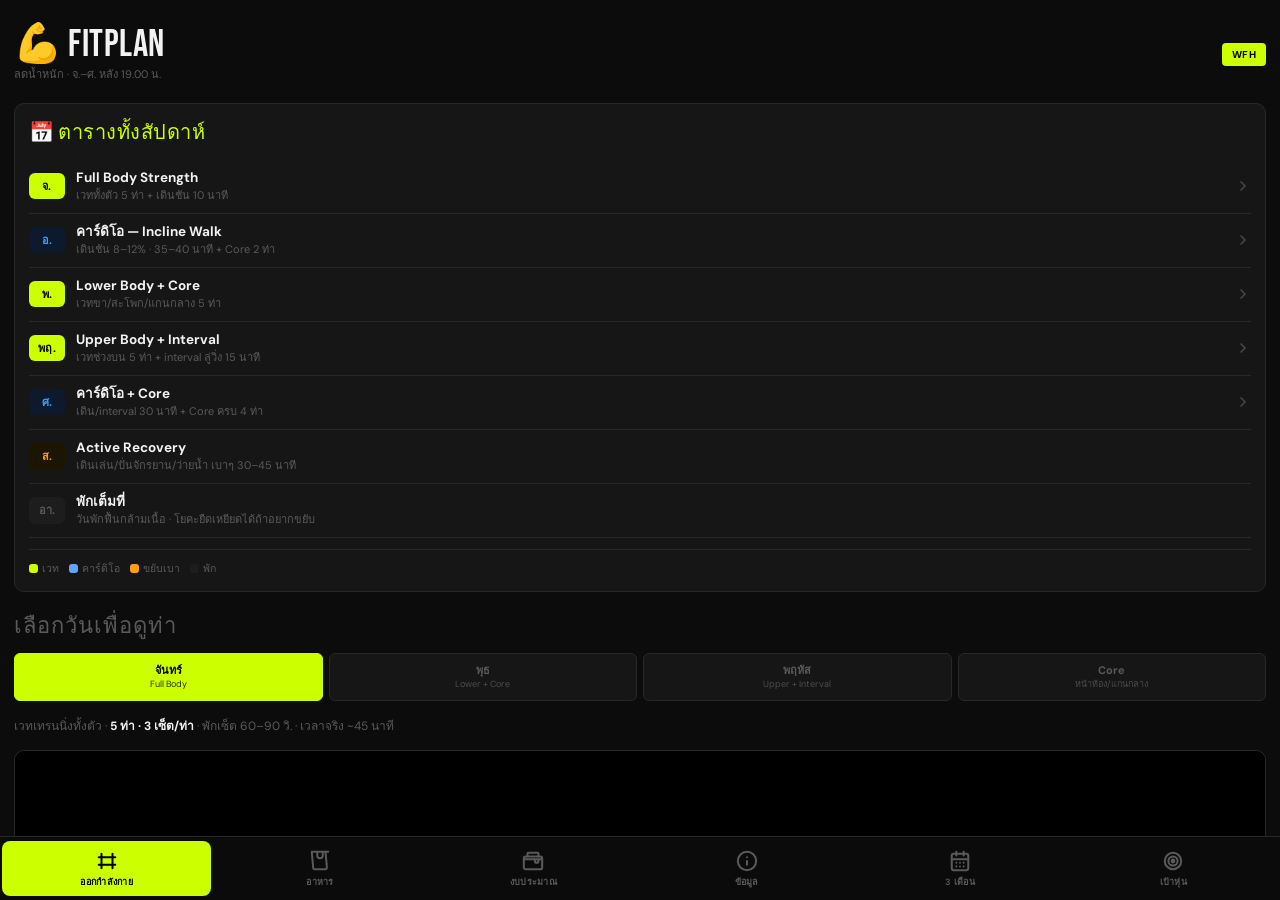
==== commit b2b9ee0b: "feat: enhance timer haptics/audio & polish UI layout - Add Vibration API feedback on timer phases - " ====
--- a/FitPlan-webapp.html
+++ b/FitPlan-webapp.html
@@ -6,16 +6,19 @@
 <meta name="apple-mobile-web-app-capable" content="yes">
 <meta name="apple-mobile-web-app-status-bar-style" content="black-translucent">
 <title>FitPlan — แผนออกกำลังกาย</title>
+<link rel="preconnect" href="https://fonts.googleapis.com">
+<link rel="preconnect" href="https://fonts.gstatic.com" crossorigin>
+<link href="https://fonts.googleapis.com/css2?family=Bebas+Neue&family=DM+Sans:opsz,wght@9..40,300;9..40,400;9..40,500;9..40,600;9..40,700&display=swap" rel="stylesheet">
 <style>
 :root{
-  --bg:#0a0f0d; --card:#141c18; --card2:#1a2420; --border:#253028;
-  --green:#22c55e; --green-d:#16a34a; --green-dim:#1a3a24;
-  --text:#f0faf4; --muted:#6b8f78; --amber:#fbbf24; --red:#ef4444; --blue:#60a5fa;
+  --bg:#0c0c0c; --card:#161616; --card2:#1d1d1d; --border:#282828;
+  --green:#ccff00; --green-d:#a3cc00; --green-dim:#1a2200;
+  --text:#f2f2f2; --muted:#5a5a5a; --amber:#ff9f0a; --red:#ff453a; --blue:#409eff;
   --nav-h:64px; --safe-b:env(safe-area-inset-bottom,0px);
 }
 *{box-sizing:border-box;-webkit-tap-highlight-color:transparent;margin:0;padding:0;}
 html,body{height:100%;background:var(--bg);color:var(--text);
-  font-family:-apple-system,BlinkMacSystemFont,'Segoe UI',system-ui,sans-serif;
+  font-family:'DM Sans',-apple-system,system-ui,sans-serif;
   font-size:15px;line-height:1.5;overscroll-behavior:none;}
 body{display:flex;flex-direction:column;}
 
@@ -27,34 +30,35 @@
 
 /* ── Bottom nav ── */
 nav{position:fixed;bottom:0;left:0;right:0;height:calc(var(--nav-h) + var(--safe-b));
-  padding-bottom:var(--safe-b);background:rgba(10,15,13,.92);
-  backdrop-filter:blur(18px);-webkit-backdrop-filter:blur(18px);
+  padding-bottom:var(--safe-b);background:rgba(12,12,12,.95);
+  backdrop-filter:blur(20px);-webkit-backdrop-filter:blur(20px);
   border-top:1px solid var(--border);display:flex;z-index:50;}
 .nav-btn{flex:1;border:none;background:none;color:var(--muted);
-  font-family:inherit;font-size:9px;font-weight:600;
+  font-family:'DM Sans',sans-serif;font-size:9px;font-weight:600;letter-spacing:.3px;
   display:flex;flex-direction:column;align-items:center;justify-content:center;
-  gap:4px;cursor:pointer;transition:.15s;padding-top:4px;}
-.nav-btn svg{transition:.15s;}
-.nav-btn.active{color:var(--green);}
-.nav-btn.active svg{filter:drop-shadow(0 0 6px #22c55e88);}
+  gap:3px;cursor:pointer;transition:.2s;padding:8px 4px 6px;
+  text-transform:uppercase;border-radius:8px;margin:4px 2px;}
+.nav-btn svg{transition:.2s;}
+.nav-btn.active{color:#000;background:var(--green);}
+.nav-btn.active svg{stroke:#000;filter:none;}
 
 /* ── Header ── */
 .hdr{display:flex;align-items:center;justify-content:space-between;margin-bottom:20px;padding-top:10px;}
-.hdr h1{font-size:22px;font-weight:800;letter-spacing:-.5px;}
-.hdr .sub{font-size:12px;color:var(--muted);}
-.pill-green{background:var(--green-dim);color:var(--green);
-  font-size:11px;font-weight:700;padding:4px 10px;border-radius:20px;}
+.hdr h1{font-family:'Bebas Neue',cursive;font-weight:400;font-size:38px;letter-spacing:.5px;line-height:1;}
+.hdr .sub{font-size:11px;color:var(--muted);margin-top:2px;}
+.pill-green{background:var(--green);color:#000;
+  font-size:10px;font-weight:700;padding:4px 10px;border-radius:4px;letter-spacing:.5px;}
 
 /* ── Day tabs ── */
 .daytabs{display:flex;gap:6px;margin-bottom:16px;}
 .dtab{flex:1;border:1px solid var(--border);background:var(--card);
-  color:var(--muted);font-family:inherit;font-size:12px;font-weight:700;
-  padding:10px 4px;border-radius:12px;cursor:pointer;transition:.15s;line-height:1.2;}
-.dtab small{display:block;font-weight:400;font-size:10px;margin-top:2px;opacity:.8;}
+  color:var(--muted);font-family:'DM Sans',sans-serif;font-size:11px;font-weight:700;
+  padding:10px 4px;border-radius:6px;cursor:pointer;transition:.15s;line-height:1.2;}
+.dtab small{display:block;font-weight:400;font-size:9px;margin-top:2px;opacity:.8;}
 .dtab.active{background:var(--green);color:#000;border-color:var(--green);}
 
 /* ── Exercise cards ── */
-.excard{background:var(--card);border:1px solid var(--border);border-radius:16px;
+.excard{background:var(--card);border:1px solid var(--border);border-radius:10px;
   margin-bottom:12px;overflow:hidden;}
 .excard-thumb{position:relative;height:0;padding-bottom:52%;background:#000;cursor:pointer;}
 .excard-thumb img{position:absolute;inset:0;width:100%;height:100%;object-fit:cover;}
@@ -73,18 +77,18 @@
   background:linear-gradient(transparent,rgba(0,0,0,.7));
   font-size:10.5px;color:#fff;font-weight:600;padding:18px 10px 7px;text-align:right;}
 .excard-body{padding:13px 14px 14px;}
-.excard-body .exnum{font-size:11px;color:var(--muted);font-weight:700;letter-spacing:.5px;margin-bottom:2px;}
-.excard-body .exname{font-size:17px;font-weight:800;margin-bottom:3px;}
+.excard-body .exnum{font-size:10px;color:var(--muted);font-weight:700;letter-spacing:1px;text-transform:uppercase;margin-bottom:4px;}
+.excard-body .exname{font-family:'Bebas Neue',cursive;font-weight:400;font-size:26px;letter-spacing:.5px;line-height:1.05;margin-bottom:2px;}
 .excard-body .exsub{font-size:12px;color:var(--muted);margin-bottom:10px;}
 .tags{display:flex;flex-wrap:wrap;gap:6px;margin-bottom:10px;}
-.tag{font-size:11px;font-weight:700;padding:3px 9px;border-radius:20px;}
+.tag{font-size:10px;font-weight:700;padding:3px 8px;border-radius:4px;letter-spacing:.3px;text-transform:uppercase;}
 .tag-g{background:var(--green-dim);color:var(--green);}
-.tag-a{background:#2a2200;color:var(--amber);}
-.tag-b{background:#162035;color:var(--blue);}
+.tag-a{background:#261400;color:var(--amber);}
+.tag-b{background:#0d1a2e;color:var(--blue);}
 .cue{font-size:12.5px;color:var(--muted);line-height:1.5;margin-bottom:12px;}
 .timer-btn{width:100%;border:none;background:var(--green);color:#000;
-  font-family:inherit;font-size:14px;font-weight:800;padding:12px;border-radius:11px;
-  cursor:pointer;transition:.15s;letter-spacing:.2px;}
+  font-family:'Bebas Neue',cursive;font-weight:400;font-size:18px;letter-spacing:1px;padding:12px;border-radius:7px;
+  cursor:pointer;transition:.15s;}
 .timer-btn:hover{background:var(--green-d);}
 
 /* ── Timer overlay ── */
@@ -92,29 +96,30 @@
   display:none;flex-direction:column;align-items:center;justify-content:center;
   padding:24px 20px calc(24px + var(--safe-b));}
 #toverlay.show{display:flex;}
-.t-exname{font-size:15px;font-weight:700;color:var(--muted);margin-bottom:4px;text-align:center;}
-.t-phase{font-size:14px;font-weight:800;letter-spacing:.8px;text-transform:uppercase;
-  margin-bottom:20px;text-align:center;}
+.t-exname{font-size:11px;font-weight:700;color:var(--muted);margin-bottom:4px;text-align:center;letter-spacing:1px;text-transform:uppercase;}
+.t-phase{font-family:'Bebas Neue',cursive;font-weight:400;font-size:22px;letter-spacing:1px;
+  margin-bottom:6px;text-align:center;}
+.t-next{font-size:12px;color:var(--muted);margin-bottom:14px;text-align:center;min-height:16px;}
 .t-work{color:var(--green);}
 .t-rest{color:var(--amber);}
 .t-done{color:var(--blue);}
 .ring-wrap{position:relative;width:220px;height:220px;margin-bottom:16px;}
 .ring-wrap svg{transform:rotate(-90deg);}
-.rbg{fill:none;stroke:var(--card2);stroke-width:16;}
-.rfg{fill:none;stroke:var(--green);stroke-width:16;stroke-linecap:round;
+.rbg{fill:none;stroke:var(--card2);stroke-width:12;}
+.rfg{fill:none;stroke:var(--green);stroke-width:12;stroke-linecap:round;
   transition:stroke-dashoffset .25s linear,stroke .3s;}
 .rfg.rest-clr{stroke:var(--amber);}
 .ring-center{position:absolute;inset:0;display:flex;flex-direction:column;
   align-items:center;justify-content:center;}
-.ring-num{font-size:62px;font-weight:900;line-height:1;font-variant-numeric:tabular-nums;}
-.ring-lbl{font-size:13px;color:var(--muted);margin-top:4px;}
+.ring-num{font-family:'Bebas Neue',cursive;font-size:84px;font-weight:400;line-height:1;font-variant-numeric:tabular-nums;letter-spacing:-2px;}
+.ring-lbl{font-size:11px;color:var(--muted);margin-top:2px;text-transform:uppercase;letter-spacing:.8px;}
 .setdots{display:flex;gap:10px;justify-content:center;margin-bottom:24px;}
 .sdot{width:14px;height:14px;border-radius:50%;background:var(--card2);transition:.2s;}
 .sdot.done{background:var(--green-d);}
-.sdot.cur{background:var(--green);box-shadow:0 0 0 4px #22c55e33;}
+.sdot.cur{background:var(--green);box-shadow:0 0 0 3px rgba(204,255,0,.2);}
 .t-btns{display:flex;gap:10px;width:100%;max-width:360px;}
-.t-btns button{flex:1;border:none;font-family:inherit;font-size:14px;font-weight:700;
-  padding:14px;border-radius:13px;cursor:pointer;transition:.15s;}
+.t-btns button{flex:1;border:none;font-family:'DM Sans',sans-serif;font-size:14px;font-weight:700;
+  padding:14px;border-radius:9px;cursor:pointer;transition:.15s;}
 .tb-main{background:var(--green);color:#000;}
 .tb-ghost{background:var(--card2);color:var(--text);}
 .t-close{margin-top:14px;background:none;border:none;color:var(--muted);
@@ -122,12 +127,12 @@
   text-underline-offset:3px;}
 
 /* ── Section title ── */
-.sec-title{font-size:13px;font-weight:800;letter-spacing:.8px;text-transform:uppercase;
+.sec-title{font-family:'Bebas Neue',cursive;font-size:22px;font-weight:400;letter-spacing:1px;
   color:var(--muted);margin:20px 0 10px;}
 
 /* ── Nutrition cards ── */
-.meal-card{background:var(--card);border:1px solid var(--border);border-radius:14px;
-  padding:14px;margin-bottom:10px;}
+.meal-card{background:var(--card);border:1px solid var(--border);border-radius:10px;
+  padding:14px;margin-bottom:8px;}
 .meal-head{display:flex;justify-content:space-between;align-items:baseline;margin-bottom:8px;}
 .meal-time{font-size:12px;font-weight:700;color:var(--green);}
 .meal-kcal{font-size:11px;color:var(--muted);}
@@ -135,21 +140,21 @@
 .meal-alt{font-size:11.5px;color:var(--muted);}
 .macro-row{display:flex;gap:10px;margin-top:8px;}
 .macro{flex:1;background:var(--card2);border-radius:8px;padding:7px 8px;text-align:center;}
-.macro .mv{font-size:16px;font-weight:800;color:var(--text);}
-.macro .ml{font-size:9.5px;color:var(--muted);margin-top:1px;}
+.macro .mv{font-family:'Bebas Neue',cursive;font-size:22px;font-weight:400;color:var(--text);letter-spacing:.3px;}
+.macro .ml{font-size:9px;color:var(--muted);margin-top:2px;text-transform:uppercase;letter-spacing:.5px;}
 
 /* ── Snack table ── */
 .snack-grid{display:grid;grid-template-columns:1fr 1fr;gap:8px;margin-bottom:16px;}
-.snack-card{border-radius:12px;padding:11px 12px;font-size:12.5px;font-weight:600;}
-.snack-ok{background:var(--green-dim);color:#a7f3c0;}
-.snack-no{background:#2a0f0f;color:#fca5a5;}
+.snack-card{border-radius:8px;padding:12px;font-size:12px;font-weight:500;line-height:1.5;}
+.snack-ok{background:var(--green-dim);color:rgba(204,255,0,.85);border:1px solid rgba(204,255,0,.1);}
+.snack-no{background:#1a0808;color:#ffb3b0;border:1px solid rgba(255,67,58,.1);}
 .snack-card .sh{font-size:10px;font-weight:800;letter-spacing:.5px;text-transform:uppercase;
   margin-bottom:6px;opacity:.7;}
 
 /* ── Budget ── */
-.budget-card{background:var(--card);border:1px solid var(--border);border-radius:14px;
+.budget-card{background:var(--card);border:1px solid var(--border);border-radius:10px;
   padding:14px;margin-bottom:10px;}
-.budget-card h3{font-size:13px;font-weight:800;color:var(--green);margin-bottom:10px;}
+.budget-card h3{font-family:'Bebas Neue',cursive;font-size:20px;font-weight:400;color:var(--green);margin-bottom:10px;letter-spacing:.5px;}
 .brow{display:flex;justify-content:space-between;align-items:center;
   padding:7px 0;border-bottom:1px solid var(--border);font-size:13px;}
 .brow:last-child{border-bottom:none;}
@@ -157,20 +162,19 @@
 .brow .bval{font-weight:700;}
 .brow.btotal{margin-top:4px;}
 .brow.btotal .bitem{color:var(--text);font-weight:800;}
-.brow.btotal .bval{color:var(--green);font-size:16px;font-weight:900;}
-.shop-badge{display:inline-block;font-size:9.5px;font-weight:700;padding:2px 7px;
-  border-radius:10px;margin-left:6px;background:var(--card2);color:var(--muted);}
+.brow.btotal .bval{font-family:'Bebas Neue',cursive;color:var(--green);font-size:22px;font-weight:400;letter-spacing:.3px;}
+.shop-badge{display:inline-block;font-size:9px;font-weight:700;padding:2px 6px;
+  border-radius:4px;margin-left:6px;background:var(--card2);color:var(--muted);}
 
 /* ── Info page ── */
 .stat-grid{display:grid;grid-template-columns:repeat(3,1fr);gap:8px;margin-bottom:16px;}
-.stat-box{background:var(--card);border:1px solid var(--border);border-radius:12px;
-  padding:12px 10px;text-align:center;}
-.stat-box .sv{font-size:20px;font-weight:900;color:var(--green);}
-.stat-box .sl{font-size:10px;color:var(--muted);margin-top:2px;}
-.info-card{background:var(--card);border:1px solid var(--border);border-radius:14px;
+.stat-box{background:var(--card);border:1px solid var(--border);border-radius:10px;
+  padding:14px 10px;text-align:center;}
+.stat-box .sv{font-family:'Bebas Neue',cursive;font-size:28px;font-weight:400;color:var(--green);letter-spacing:.5px;line-height:1;}
+.stat-box .sl{font-size:10px;color:var(--muted);margin-top:4px;text-transform:uppercase;letter-spacing:.5px;}
+.info-card{background:var(--card);border:1px solid var(--border);border-radius:10px;
   padding:14px;margin-bottom:10px;}
-.info-card h3{font-size:13px;font-weight:800;color:var(--green);margin-bottom:10px;
-  letter-spacing:.4px;text-transform:uppercase;}
+.info-card h3{font-family:'Bebas Neue',cursive;font-size:20px;font-weight:400;color:var(--green);margin-bottom:10px;letter-spacing:.5px;}
 .info-row{display:flex;justify-content:space-between;padding:7px 0;
   border-bottom:1px solid var(--border);font-size:13px;}
 .info-row:last-child{border-bottom:none;}
@@ -180,9 +184,9 @@
 .iv.amber{color:var(--amber);}
 
 /* ── Tip boxes ── */
-.tip-box{border-radius:12px;padding:12px 14px;margin-bottom:10px;font-size:13px;line-height:1.5;}
-.tip-green{background:var(--green-dim);border-left:4px solid var(--green);color:#a7f3c0;}
-.tip-amber{background:#2a2200;border-left:4px solid var(--amber);color:#fde68a;}
+.tip-box{border-radius:8px;padding:12px 14px;margin-bottom:10px;font-size:13px;line-height:1.5;}
+.tip-green{background:var(--green-dim);border-left:3px solid var(--green);color:rgba(204,255,0,.85);}
+.tip-amber{background:#1c1400;border-left:3px solid var(--amber);color:rgba(255,159,10,.9);}
 .tip-box b{font-weight:800;}
 
 /* ── Misc ── */
@@ -200,8 +204,8 @@
   /* ── 3-Month Plan ── */
   .month-tabs{display:flex;gap:6px;margin-bottom:16px;}
   .mtab{flex:1;border:1px solid var(--border);background:var(--card);
-    color:var(--muted);font-family:inherit;font-size:13px;font-weight:800;
-    padding:11px 4px;border-radius:12px;cursor:pointer;transition:.15s;line-height:1.2;}
+    color:var(--muted);font-family:'DM Sans',sans-serif;font-size:12px;font-weight:700;
+    padding:10px 4px;border-radius:6px;cursor:pointer;transition:.15s;line-height:1.2;}
   .mtab small{display:block;font-weight:400;font-size:10px;margin-top:2px;opacity:.8;}
   .mtab.active{background:var(--green);color:#000;border-color:var(--green);}
 
@@ -213,15 +217,14 @@
     border-radius:50%;background:var(--card2);border:2px solid var(--border);transition:.3s;}
   .tl-dot.done{background:var(--green-d);border-color:var(--green);}
   .tl-dot.cur{background:var(--green);border-color:var(--green);
-    box-shadow:0 0 0 4px #22c55e22;}
-  .tl-label{font-size:11px;font-weight:700;color:var(--muted);letter-spacing:.4px;margin-bottom:2px;}
-  .tl-title{font-size:15px;font-weight:800;margin-bottom:3px;}
+    box-shadow:0 0 0 4px rgba(204,255,0,.12);}
+  .tl-label{font-size:10px;font-weight:700;color:var(--muted);letter-spacing:.5px;text-transform:uppercase;margin-bottom:2px;}
+  .tl-title{font-family:'Bebas Neue',cursive;font-size:18px;font-weight:400;letter-spacing:.5px;margin-bottom:3px;}
   .tl-desc{font-size:12.5px;color:var(--muted);line-height:1.5;}
 
-  .prog-card{background:var(--card);border:1px solid var(--border);border-radius:14px;
+  .prog-card{background:var(--card);border:1px solid var(--border);border-radius:10px;
     padding:14px;margin-bottom:10px;}
-  .prog-card h3{font-size:12px;font-weight:800;color:var(--green);letter-spacing:.6px;
-    text-transform:uppercase;margin-bottom:12px;}
+  .prog-card h3{font-family:'Bebas Neue',cursive;font-size:20px;font-weight:400;color:var(--green);letter-spacing:.5px;margin-bottom:12px;}
   .prog-row{display:flex;justify-content:space-between;align-items:flex-start;
     padding:8px 0;border-bottom:1px solid var(--border);font-size:13px;gap:8px;}
   .prog-row:last-child{border-bottom:none;}
@@ -230,10 +233,9 @@
   .pv.up{color:var(--green);}
   .pv.same{color:var(--muted);}
 
-  .weight-track{background:var(--card);border:1px solid var(--border);border-radius:14px;
+  .weight-track{background:var(--card);border:1px solid var(--border);border-radius:10px;
     padding:14px;margin-bottom:10px;}
-  .weight-track h3{font-size:12px;font-weight:800;color:var(--green);letter-spacing:.6px;
-    text-transform:uppercase;margin-bottom:12px;}
+  .weight-track h3{font-family:'Bebas Neue',cursive;font-size:20px;font-weight:400;color:var(--green);letter-spacing:.5px;margin-bottom:12px;}
   .wk-row{display:flex;align-items:center;gap:10px;padding:8px 0;
     border-bottom:1px solid var(--border);}
   .wk-row:last-child{border-bottom:none;}
@@ -248,21 +250,21 @@
   .wk-diff.neu{color:var(--muted);}
   .wk-date{font-size:11px;color:var(--muted);flex:1;}
 
-  .save-btn{width:100%;border:none;background:var(--green-dim);color:var(--green);
-    font-family:inherit;font-size:13px;font-weight:800;padding:11px;border-radius:11px;
-    cursor:pointer;transition:.15s;margin-top:4px;border:1px solid #22c55e44;}
+  .save-btn{width:100%;background:var(--green-dim);color:var(--green);
+    font-family:'Bebas Neue',cursive;font-size:18px;font-weight:400;letter-spacing:1px;padding:11px;border-radius:7px;
+    cursor:pointer;transition:.15s;margin-top:4px;border:1px solid rgba(204,255,0,.2);}
   .save-btn:hover{background:var(--green);color:#000;}
 
-  .progress-bar-wrap{background:var(--card2);border-radius:20px;height:8px;
+  .progress-bar-wrap{background:var(--card2);border-radius:20px;height:5px;
     margin:8px 0 4px;overflow:hidden;}
   .progress-bar{height:100%;border-radius:20px;background:var(--green);
     transition:width .5s ease;}
 
-  .month-badge{display:inline-block;font-size:11px;font-weight:800;padding:3px 10px;
-    border-radius:20px;margin-bottom:10px;}
-  .mb1{background:#1a2e1a;color:#86efac;}
-  .mb2{background:#1e2a10;color:#bef264;}
-  .mb3{background:#2a1f05;color:var(--amber);}
+  .month-badge{display:inline-block;font-size:10px;font-weight:800;padding:3px 10px;
+    border-radius:4px;margin-bottom:10px;letter-spacing:.5px;text-transform:uppercase;}
+  .mb1{background:#0e1e0e;color:#86efac;}
+  .mb2{background:#141f05;color:#bef264;}
+  .mb3{background:#1f1400;color:var(--amber);}
 
   .goal-row{display:flex;align-items:center;gap:10px;padding:9px 0;
     border-bottom:1px solid var(--border);}
@@ -277,21 +279,21 @@
 
   /* ── Physique Roadmap ── */
   .physique-hero{background:linear-gradient(135deg,var(--green-dim),var(--card));
-    border:1px solid var(--border);border-radius:16px;padding:18px;margin-bottom:14px;text-align:center;}
+    border:1px solid var(--border);border-radius:10px;padding:18px;margin-bottom:14px;text-align:center;}
   .physique-hero .ph-label{font-size:11px;font-weight:700;color:var(--green);
     letter-spacing:1px;text-transform:uppercase;margin-bottom:6px;}
-  .physique-hero .ph-title{font-size:20px;font-weight:900;margin-bottom:6px;}
+  .physique-hero .ph-title{font-family:'Bebas Neue',cursive;font-size:30px;font-weight:400;letter-spacing:1px;margin-bottom:6px;}
   .physique-hero .ph-desc{font-size:12.5px;color:var(--muted);line-height:1.5;}
   .bf-scale{display:flex;align-items:flex-end;gap:4px;margin:14px 0 6px;height:60px;}
   .bf-bar{flex:1;border-radius:6px 6px 0 0;display:flex;align-items:flex-end;
     justify-content:center;font-size:9px;font-weight:700;color:#000;padding-bottom:3px;position:relative;}
   .bf-bar.cur{outline:2px solid var(--text);outline-offset:1px;}
   .bf-bar .bf-tag{position:absolute;top:-16px;font-size:8px;color:var(--muted);white-space:nowrap;}
-  .roadmap-card{background:var(--card);border:1px solid var(--border);border-radius:14px;
-    padding:15px;margin-bottom:11px;position:relative;overflow:hidden;}
-  .roadmap-card .rc-month{font-size:11px;font-weight:800;letter-spacing:.5px;
-    text-transform:uppercase;margin-bottom:8px;display:inline-block;padding:3px 10px;border-radius:20px;}
-  .roadmap-card .rc-bf{font-size:26px;font-weight:900;color:var(--green);margin-bottom:2px;}
+  .roadmap-card{background:var(--card);border:1px solid var(--border);border-radius:10px;
+    padding:14px;margin-bottom:10px;position:relative;overflow:hidden;}
+  .roadmap-card .rc-month{font-size:10px;font-weight:800;letter-spacing:.8px;
+    text-transform:uppercase;margin-bottom:8px;display:inline-block;padding:3px 10px;border-radius:4px;}
+  .roadmap-card .rc-bf{font-family:'Bebas Neue',cursive;font-size:32px;font-weight:400;color:var(--green);margin-bottom:2px;letter-spacing:.5px;}
   .roadmap-card .rc-bf small{font-size:13px;color:var(--muted);font-weight:600;}
   .roadmap-card .rc-look{font-size:14px;font-weight:700;margin:8px 0 4px;}
   .roadmap-card .rc-detail{font-size:12.5px;color:var(--muted);line-height:1.5;}
@@ -300,18 +302,18 @@
   .rc-milestone::before{content:'→';color:var(--green);font-weight:900;flex:0 0 auto;}
 
   /* ── Weekly Overview ── */
-  .week-card{background:var(--card);border:1px solid var(--border);border-radius:16px;
+  .week-card{background:var(--card);border:1px solid var(--border);border-radius:10px;
     padding:14px;margin-bottom:18px;}
-  .week-card h3{font-size:12px;font-weight:800;color:var(--green);letter-spacing:.6px;
-    text-transform:uppercase;margin-bottom:12px;display:flex;align-items:center;gap:6px;}
+  .week-card h3{font-family:'Bebas Neue',cursive;font-size:20px;font-weight:400;color:var(--green);letter-spacing:.5px;
+    margin-bottom:12px;display:flex;align-items:center;gap:6px;}
   .wk-day{display:flex;align-items:center;gap:11px;padding:9px 0;
     border-bottom:1px solid var(--border);}
   .wk-day:last-child{border-bottom:none;}
-  .wk-daytag{flex:0 0 38px;font-size:12px;font-weight:800;text-align:center;
-    padding:5px 0;border-radius:9px;}
+  .wk-daytag{flex:0 0 36px;font-size:11px;font-weight:800;text-align:center;
+    padding:5px 0;border-radius:6px;letter-spacing:.3px;}
   .wd-train{background:var(--green);color:#000;}
-  .wd-cardio{background:#162035;color:var(--blue);}
-  .wd-active{background:#2a2200;color:var(--amber);}
+  .wd-cardio{background:#0d1a2e;color:var(--blue);}
+  .wd-active{background:#1c1500;color:var(--amber);}
   .wd-rest{background:var(--card2);color:var(--muted);}
   .wk-info{flex:1;min-width:0;}
   .wk-info .wd-title{font-size:13.5px;font-weight:700;line-height:1.3;}
@@ -321,6 +323,7 @@
     border-top:1px solid var(--border);font-size:10.5px;color:var(--muted);}
   .wk-legend span{display:flex;align-items:center;gap:4px;}
   .wk-dot{width:9px;height:9px;border-radius:3px;display:inline-block;}
+
 </style>
 </head>
 <body>
@@ -542,6 +545,7 @@
 <div id="toverlay" role="dialog" aria-modal="true">
   <p class="t-exname" id="t-exname">—</p>
   <p class="t-phase" id="t-phase">—</p>
+  <p class="t-next" id="t-next-info"></p>
   <div class="ring-wrap">
     <svg width="220" height="220" viewBox="0 0 220 220">
       <circle class="rbg" cx="110" cy="110" r="94"/>
@@ -633,11 +637,15 @@
 function buildDayTabs(){
   const el=document.getElementById('daytabs');
   el.innerHTML=Object.entries(DAYS).map(([k,d])=>
-    `<button class="dtab${k===curDay?' active':''}" onclick="switchDay('${k}')">
+    `<button class="dtab${k===curDay?' active':''}" id="dtab-${k}" onclick="switchDay('${k}')">
       ${d.label}<small>${d.focus}</small>
     </button>`).join('');
 }
-function switchDay(k){curDay=k;buildDayTabs();renderExList();}
+function switchDay(k){
+  document.getElementById(`dtab-${curDay}`)?.classList.remove('active');
+  document.getElementById(`dtab-${k}`)?.classList.add('active');
+  curDay=k;renderExList();
+}
 function renderExList(){
   const d=DAYS[curDay];
   document.getElementById('daysum').innerHTML=d.sum;
@@ -709,24 +717,31 @@
 }
 function step(){
   T.remain--;
-  if(T.remain<=3&&T.remain>0)beep('tick');
+  if(T.phase==='work'&&T.remain>0&&T.remain<=3)beep(`c${T.remain}`);
   if(T.remain<=0){beep(T.phase);advance();}
   tickUI();
 }
 function advance(){
   if(T.phase==='work'){
-    if(T.set>=T.ex.sets){T.phase='done';beep('done');}
-    else{T.phase='rest';T.remain=T.ex.rest;T.total=T.ex.rest;}
-  }else{T.set++;T.phase='work';T.remain=T.ex.work;T.total=T.ex.work;}
+    if(T.set>=T.ex.sets){T.phase='done';beep('done');vibe('done');}
+    else{T.phase='rest';T.remain=T.ex.rest;T.total=T.ex.rest;vibe('rest');}
+  }else{T.set++;T.phase='work';T.remain=T.ex.work;T.total=T.ex.work;vibe('work');}
+}
+function vibe(k){
+  if(!navigator.vibrate)return;
+  const p={work:[100,50,100],rest:[200],done:[200,100,200,100,400]};
+  navigator.vibrate(p[k]||[]);
 }
 function tickUI(){
   const done=T.phase==='done',rest=T.phase==='rest';
   document.getElementById('t-exname').textContent=T.ex.n;
   const ph=document.getElementById('t-phase');
+  const ni=document.getElementById('t-next-info');
   if(done){ph.textContent='เสร็จทุกเซ็ต 🎉';ph.className='t-phase t-done';
-    document.getElementById('t-next').textContent='ปิด';}
-  else if(rest){ph.textContent=`พัก — เซ็ตถัดไป ${T.set+1}/${T.ex.sets}`;ph.className='t-phase t-rest';}
-  else{ph.textContent=`เซ็ต ${T.set} / ${T.ex.sets} — เล่น`;ph.className='t-phase t-work';}
+    document.getElementById('t-next').textContent='ปิด';ni.textContent='';}
+  else if(rest){ph.textContent=`พัก — เซ็ตถัดไป ${T.set+1}/${T.ex.sets}`;ph.className='t-phase t-rest';
+    ni.textContent=`ท่าต่อไป: ${T.ex.n} · เซ็ต ${T.set+1}`;}
+  else{ph.textContent=`เซ็ต ${T.set} / ${T.ex.sets} — เล่น`;ph.className='t-phase t-work';ni.textContent='';}
   document.getElementById('ring-num').textContent=done?'✓':T.remain;
   document.getElementById('ring-lbl').textContent=rest?'วิ. (พัก)':'วิ. (เล่น)';
   rfg.classList.toggle('rest-clr',rest);
@@ -783,10 +798,11 @@
 function beep(k){
   try{
     AC=AC||new(window.AudioContext||window.webkitAudioContext)();
+    AC.resume();
     const o=AC.createOscillator(),g=AC.createGain();
     o.connect(g);g.connect(AC.destination);
-    const cfg={tick:[440,.07,.08],work:[520,.25,.16],rest:[760,.25,.18],done:[880,.5,.2]};
-    const[f,d,v]=cfg[k]||cfg.tick;
+    const cfg={c3:[523,.1,.12],c2:[659,.1,.14],c1:[784,.13,.16],work:[520,.25,.16],rest:[760,.25,.18],done:[880,.5,.2]};
+    const[f,d,v]=cfg[k]||cfg.c3;
     o.frequency.value=f;o.type='sine';
     g.gain.setValueAtTime(v,AC.currentTime);
     g.gain.exponentialRampToValueAtTime(.001,AC.currentTime+d);
@@ -975,7 +991,7 @@
     return `<div class="wk-row" style="${active?'':'opacity:.5'}">
       <span class="wk-num">สัปดาห์ ${i+1}</span>
       <span class="wk-date">${dateStr}</span>
-      <input class="wk-input" type="number" step="0.1" min="60" max="120"
+      <input class="wk-input" type="number" inputmode="decimal" step="0.1" min="60" max="120"
              placeholder="กก." value="${val}" id="wk-${i+1}"
              ${active?'':''}/>
       ${diffHtml}
